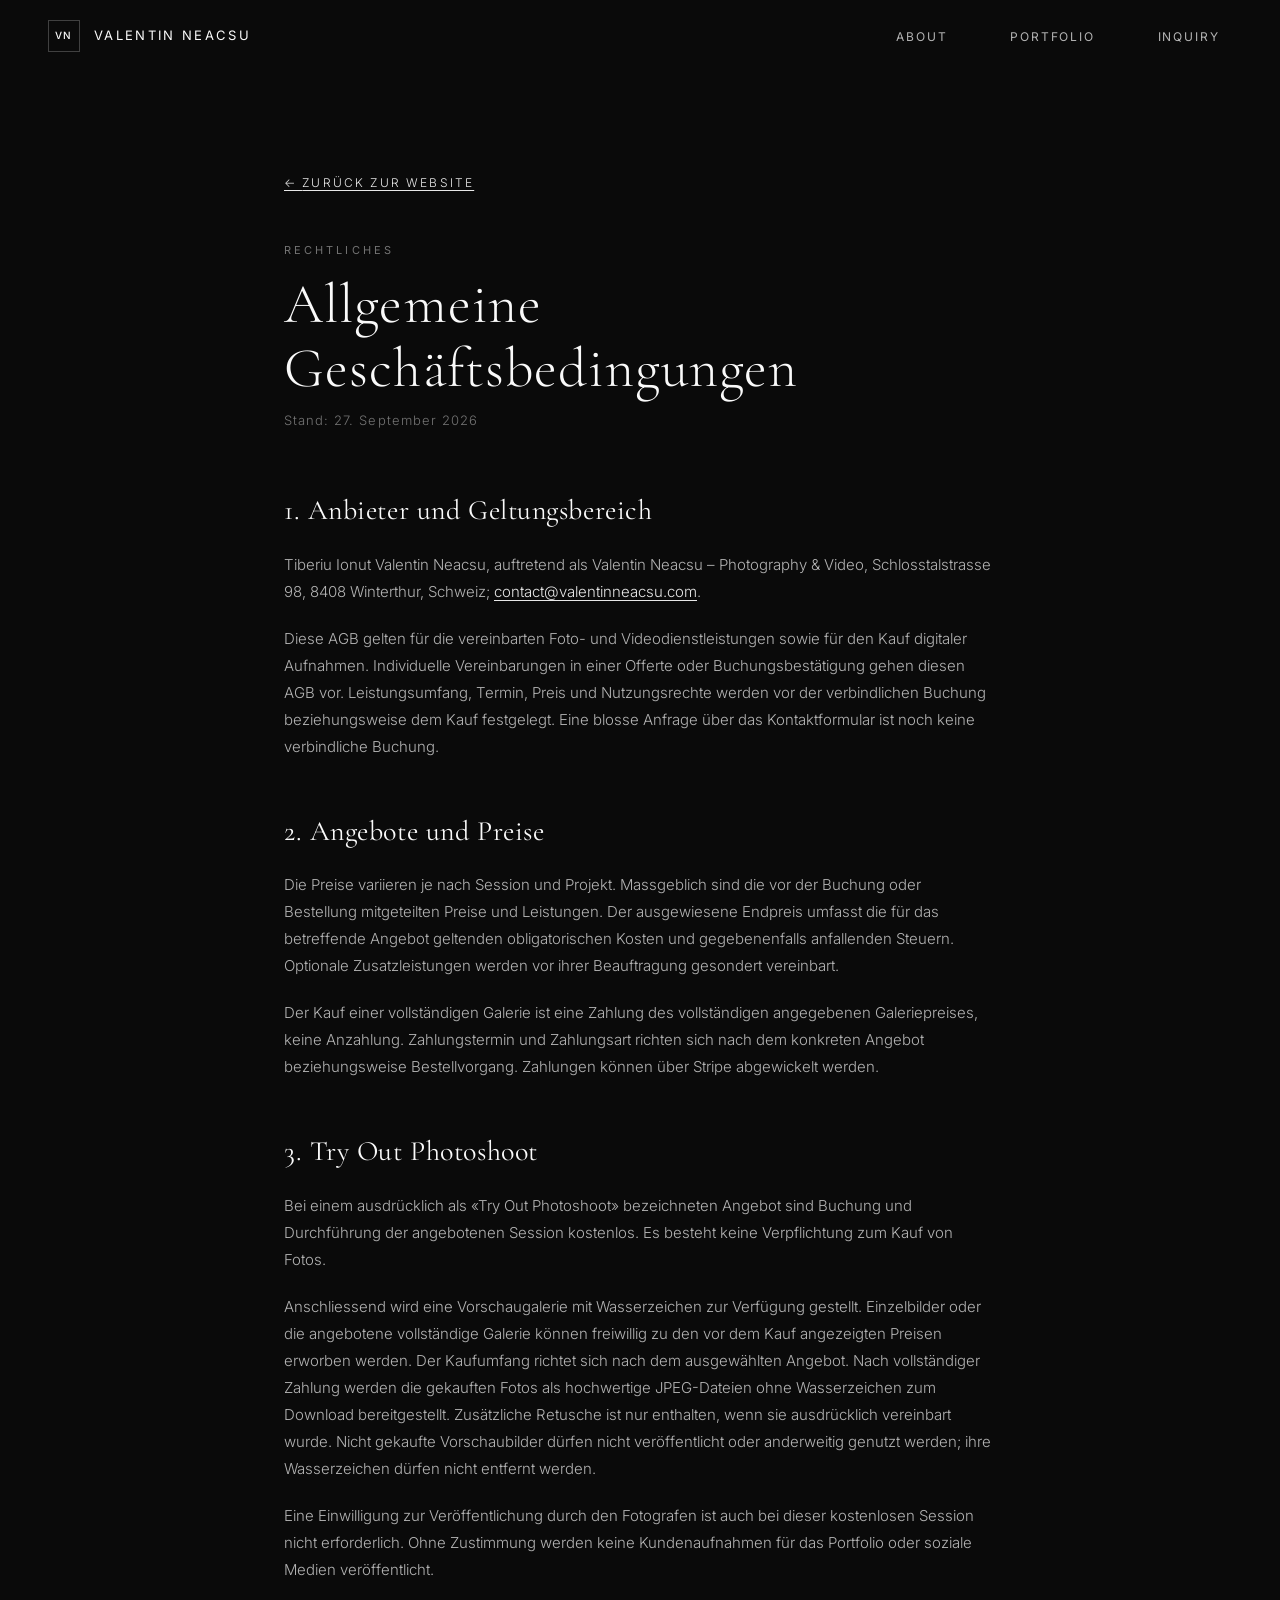
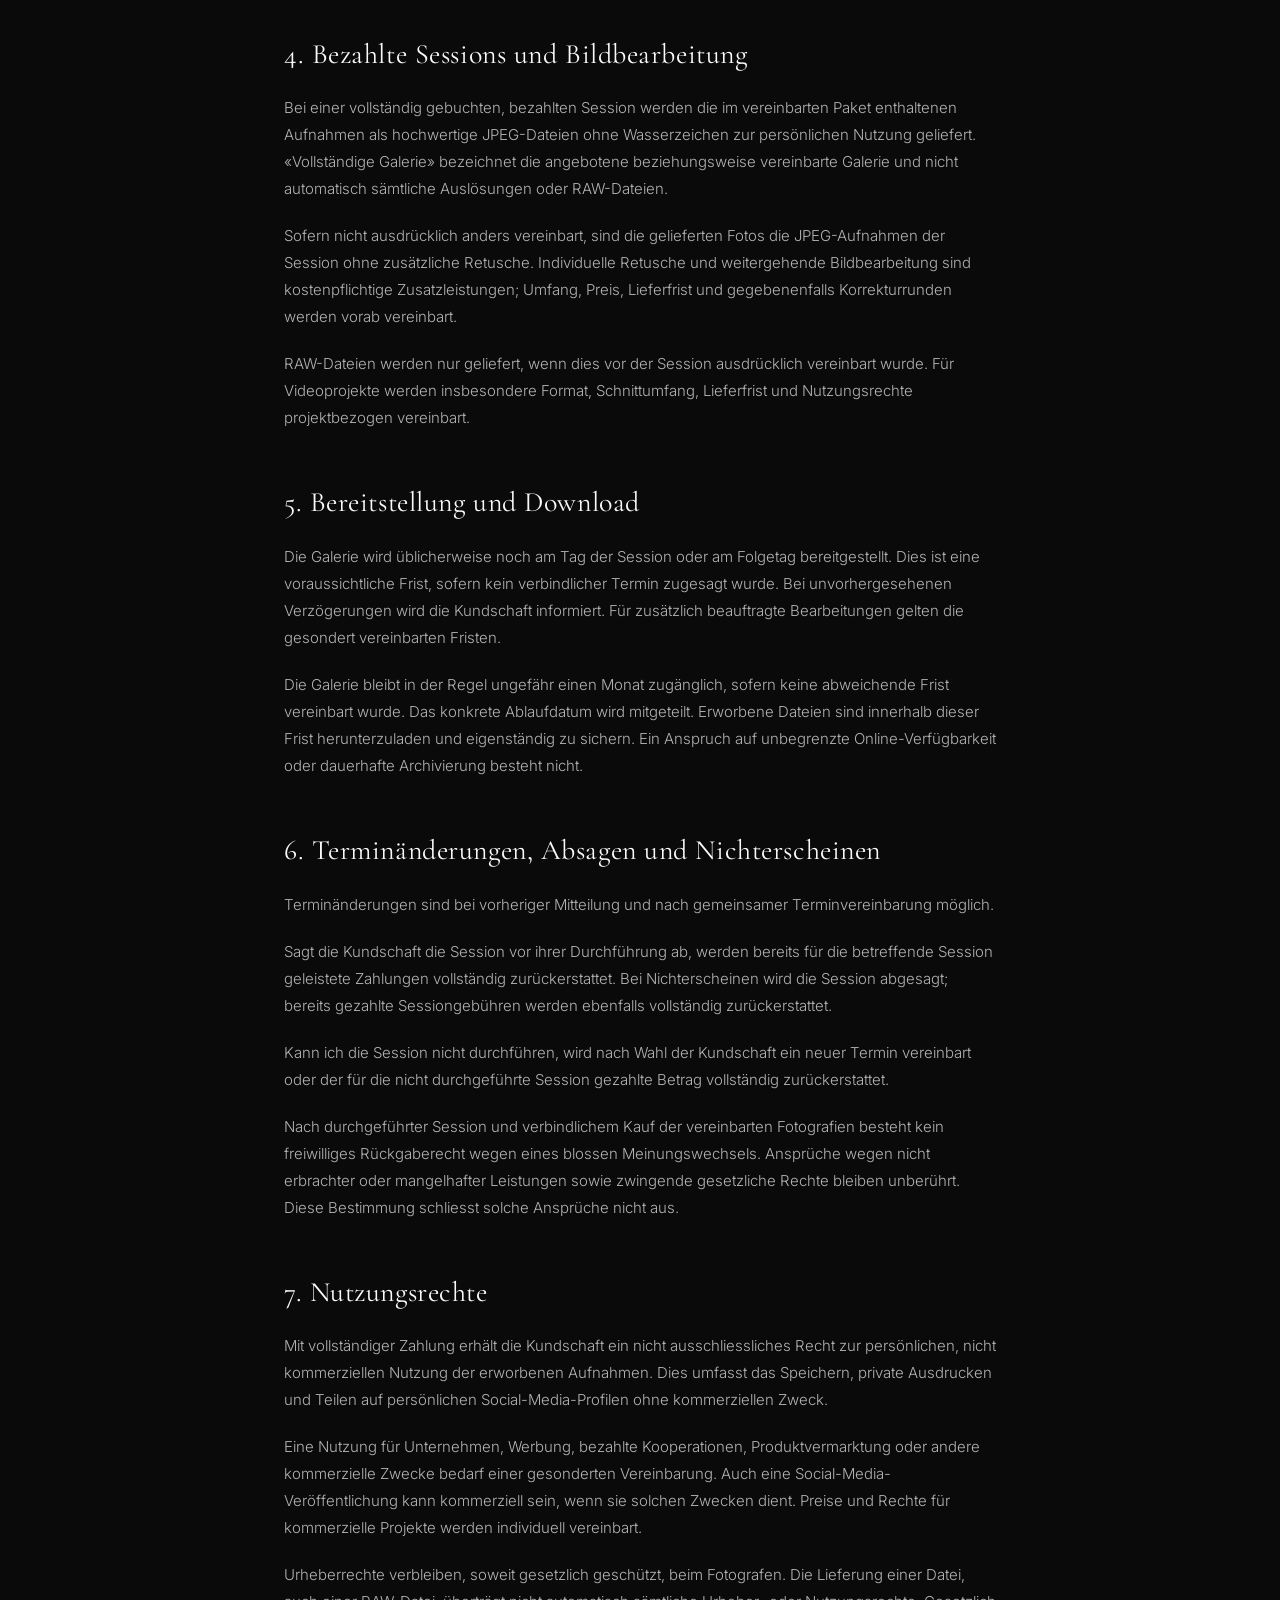
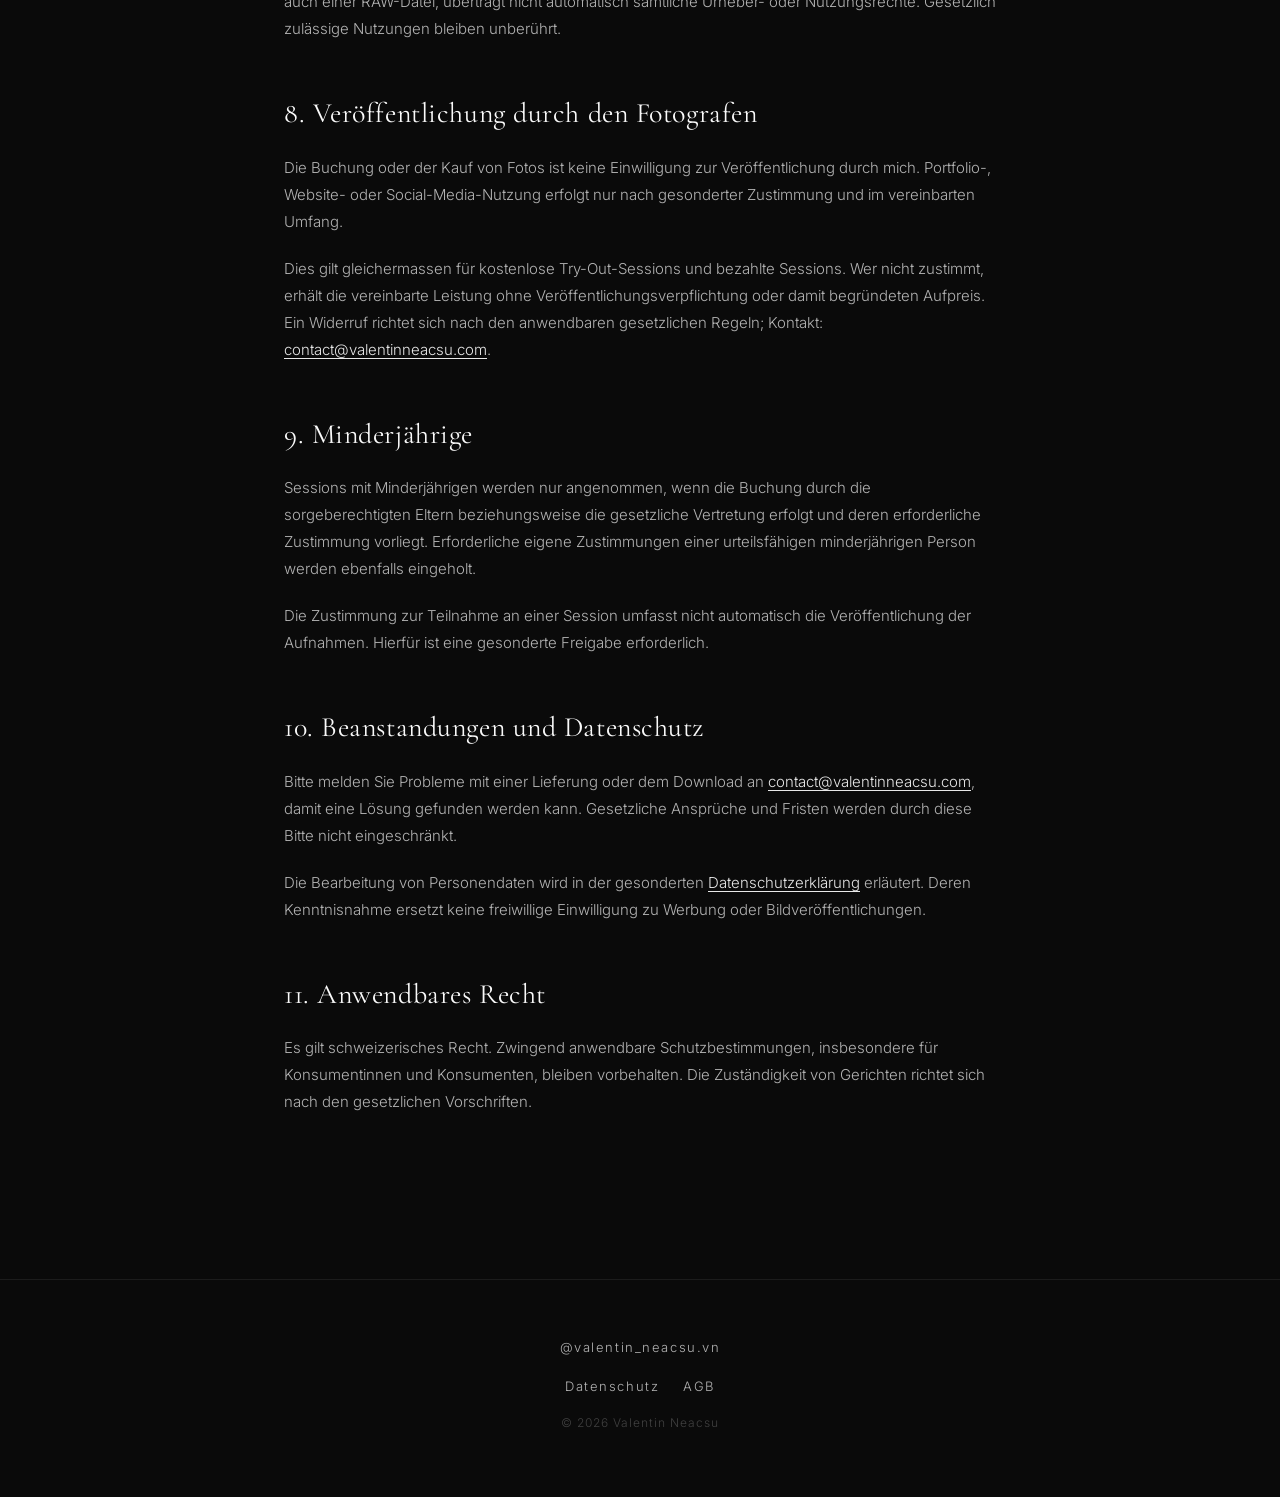
==== agb/index.html @ ee844ce1 "Add Datenschutz and AGB pages; update footer and contact form" ====
<!DOCTYPE html>
<html lang="de" class="no-js">
<head>
  <meta charset="UTF-8">
  <meta name="viewport" content="width=device-width, initial-scale=1.0">
  <meta name="theme-color" content="#0a0a0a">
  <title>Allgemeine Geschäftsbedingungen — Valentin Neacsu</title>
  <meta name="description" content="Allgemeine Geschäftsbedingungen von Valentin Neacsu – Photography &amp; Video, Winterthur, Schweiz.">
  <meta name="robots" content="noindex, nofollow">
  <link rel="canonical" href="https://valentinneacsu.com/agb/">
  <link rel="preconnect" href="https://fonts.googleapis.com">
  <link rel="preconnect" href="https://fonts.gstatic.com" crossorigin>
  <link href="https://fonts.googleapis.com/css2?family=Cormorant+Garamond:ital,wght@0,300;0,400;0,500;1,300&family=Inter:wght@300;400;500&display=swap" rel="stylesheet">
  <link rel="stylesheet" href="../style.css">
  <style>
    .legal-page {
      padding-top: calc(var(--header-height) + clamp(3rem, 8vw, 6rem));
      padding-bottom: clamp(5rem, 12vw, 9rem);
    }
    .legal-page__inner {
      max-width: min(760px, calc(100% - 3rem));
      margin: 0 auto;
      padding: 0 1.5rem;
    }
    .legal-draft-notice {
      display: block;
      margin-bottom: 3rem;
      padding: 1rem 1.5rem;
      border-left: 4px solid #c8922a;
      background: rgba(200, 146, 42, 0.10);
      font-size: 0.8125rem;
      letter-spacing: 0.06em;
      color: #e8c077;
      line-height: 1.6;
    }
    .legal-eyebrow {
      display: block;
      margin-bottom: 0.75rem;
      font-family: var(--font-body);
      font-size: 0.6875rem;
      font-weight: 400;
      letter-spacing: 0.28em;
      text-transform: uppercase;
      color: var(--color-gray-300);
    }
    .legal-page h1 {
      font-family: var(--font-display);
      font-size: clamp(2.25rem, 5vw, 3.5rem);
      font-weight: 300;
      line-height: 1.15;
      letter-spacing: 0.02em;
      margin-bottom: 0.5rem;
    }
    .legal-page__date {
      display: block;
      font-size: 0.8125rem;
      letter-spacing: 0.08em;
      color: var(--color-gray-300);
      margin-bottom: 3.5rem;
    }
    .legal-page h2 {
      font-family: var(--font-display);
      font-size: clamp(1.25rem, 3vw, 1.75rem);
      font-weight: 400;
      letter-spacing: 0.02em;
      margin-top: 3rem;
      margin-bottom: 1rem;
      color: var(--color-white);
    }
    .legal-page p {
      font-size: 0.9375rem;
      line-height: 1.8;
      color: var(--color-gray-200);
      margin-bottom: 1.25rem;
    }
    .legal-page a {
      color: var(--color-gray-100);
      text-decoration: underline;
      text-underline-offset: 3px;
      transition: color 0.3s var(--ease-out);
    }
    .legal-page a:hover,
    .legal-page a:focus-visible {
      color: var(--color-white);
    }
    .legal-back {
      display: inline-block;
      margin-bottom: 3rem;
      font-size: 0.75rem;
      letter-spacing: 0.18em;
      text-transform: uppercase;
      color: var(--color-gray-300);
      text-decoration: none;
      transition: color 0.3s var(--ease-out);
    }
    .legal-back:hover { color: var(--color-white); }
    .legal-back::before { content: "← "; }
  </style>
</head>
<body>

  <a class="skip-link" href="#main">Zum Inhalt springen</a>

  <header class="site-header" role="banner">
    <div class="site-header__inner">
      <a class="site-logo" href="/" aria-label="Valentin Neacsu — Startseite">
        <span class="site-logo__mark" aria-hidden="true">VN</span>
        <span class="site-logo__text">Valentin Neacsu</span>
      </a>
      <nav class="site-nav" id="site-nav" aria-label="Primär">
        <ul class="site-nav__list">
          <li><a class="site-nav__link" href="/#about">About</a></li>
          <li><a class="site-nav__link" href="/#portfolio">Portfolio</a></li>
          <li><a class="site-nav__link" href="/#contact">Inquiry</a></li>
        </ul>
      </nav>
    </div>
  </header>

  <main id="main">
    <article class="legal-page">
      <div class="legal-page__inner">

        <a class="legal-back" href="/">Zurück zur Website</a>

        <span class="legal-eyebrow">Rechtliches</span>
        <h1>Allgemeine Geschäftsbedingungen</h1>
        <span class="legal-page__date">Stand: 27. September 2026</span>

        <h2>1. Anbieter und Geltungsbereich</h2>
        <p>Tiberiu Ionut Valentin Neacsu, auftretend als Valentin Neacsu – Photography &amp; Video, Schlosstalstrasse 98, 8408 Winterthur, Schweiz; <a href="mailto:contact@valentinneacsu.com">contact@valentinneacsu.com</a>.</p>
        <p>Diese AGB gelten für die vereinbarten Foto- und Videodienstleistungen sowie für den Kauf digitaler Aufnahmen. Individuelle Vereinbarungen in einer Offerte oder Buchungsbestätigung gehen diesen AGB vor. Leistungsumfang, Termin, Preis und Nutzungsrechte werden vor der verbindlichen Buchung beziehungsweise dem Kauf festgelegt. Eine blosse Anfrage über das Kontaktformular ist noch keine verbindliche Buchung.</p>

        <h2>2. Angebote und Preise</h2>
        <p>Die Preise variieren je nach Session und Projekt. Massgeblich sind die vor der Buchung oder Bestellung mitgeteilten Preise und Leistungen. Der ausgewiesene Endpreis umfasst die für das betreffende Angebot geltenden obligatorischen Kosten und gegebenenfalls anfallenden Steuern. Optionale Zusatzleistungen werden vor ihrer Beauftragung gesondert vereinbart.</p>
        <p>Der Kauf einer vollständigen Galerie ist eine Zahlung des vollständigen angegebenen Galeriepreises, keine Anzahlung. Zahlungstermin und Zahlungsart richten sich nach dem konkreten Angebot beziehungsweise Bestellvorgang. Zahlungen können über Stripe abgewickelt werden.</p>

        <h2>3. Try Out Photoshoot</h2>
        <p>Bei einem ausdrücklich als «Try Out Photoshoot» bezeichneten Angebot sind Buchung und Durchführung der angebotenen Session kostenlos. Es besteht keine Verpflichtung zum Kauf von Fotos.</p>
        <p>Anschliessend wird eine Vorschaugalerie mit Wasserzeichen zur Verfügung gestellt. Einzelbilder oder die angebotene vollständige Galerie können freiwillig zu den vor dem Kauf angezeigten Preisen erworben werden. Der Kaufumfang richtet sich nach dem ausgewählten Angebot. Nach vollständiger Zahlung werden die gekauften Fotos als hochwertige JPEG-Dateien ohne Wasserzeichen zum Download bereitgestellt. Zusätzliche Retusche ist nur enthalten, wenn sie ausdrücklich vereinbart wurde. Nicht gekaufte Vorschaubilder dürfen nicht veröffentlicht oder anderweitig genutzt werden; ihre Wasserzeichen dürfen nicht entfernt werden.</p>
        <p>Eine Einwilligung zur Veröffentlichung durch den Fotografen ist auch bei dieser kostenlosen Session nicht erforderlich. Ohne Zustimmung werden keine Kundenaufnahmen für das Portfolio oder soziale Medien veröffentlicht.</p>

        <h2>4. Bezahlte Sessions und Bildbearbeitung</h2>
        <p>Bei einer vollständig gebuchten, bezahlten Session werden die im vereinbarten Paket enthaltenen Aufnahmen als hochwertige JPEG-Dateien ohne Wasserzeichen zur persönlichen Nutzung geliefert. «Vollständige Galerie» bezeichnet die angebotene beziehungsweise vereinbarte Galerie und nicht automatisch sämtliche Auslösungen oder RAW-Dateien.</p>
        <p>Sofern nicht ausdrücklich anders vereinbart, sind die gelieferten Fotos die JPEG-Aufnahmen der Session ohne zusätzliche Retusche. Individuelle Retusche und weitergehende Bildbearbeitung sind kostenpflichtige Zusatzleistungen; Umfang, Preis, Lieferfrist und gegebenenfalls Korrekturrunden werden vorab vereinbart.</p>
        <p>RAW-Dateien werden nur geliefert, wenn dies vor der Session ausdrücklich vereinbart wurde. Für Videoprojekte werden insbesondere Format, Schnittumfang, Lieferfrist und Nutzungsrechte projektbezogen vereinbart.</p>

        <h2>5. Bereitstellung und Download</h2>
        <p>Die Galerie wird üblicherweise noch am Tag der Session oder am Folgetag bereitgestellt. Dies ist eine voraussichtliche Frist, sofern kein verbindlicher Termin zugesagt wurde. Bei unvorhergesehenen Verzögerungen wird die Kundschaft informiert. Für zusätzlich beauftragte Bearbeitungen gelten die gesondert vereinbarten Fristen.</p>
        <p>Die Galerie bleibt in der Regel ungefähr einen Monat zugänglich, sofern keine abweichende Frist vereinbart wurde. Das konkrete Ablaufdatum wird mitgeteilt. Erworbene Dateien sind innerhalb dieser Frist herunterzuladen und eigenständig zu sichern. Ein Anspruch auf unbegrenzte Online-Verfügbarkeit oder dauerhafte Archivierung besteht nicht.</p>

        <h2>6. Terminänderungen, Absagen und Nichterscheinen</h2>
        <p>Terminänderungen sind bei vorheriger Mitteilung und nach gemeinsamer Terminvereinbarung möglich.</p>
        <p>Sagt die Kundschaft die Session vor ihrer Durchführung ab, werden bereits für die betreffende Session geleistete Zahlungen vollständig zurückerstattet. Bei Nichterscheinen wird die Session abgesagt; bereits gezahlte Sessiongebühren werden ebenfalls vollständig zurückerstattet.</p>
        <p>Kann ich die Session nicht durchführen, wird nach Wahl der Kundschaft ein neuer Termin vereinbart oder der für die nicht durchgeführte Session gezahlte Betrag vollständig zurückerstattet.</p>
        <p>Nach durchgeführter Session und verbindlichem Kauf der vereinbarten Fotografien besteht kein freiwilliges Rückgaberecht wegen eines blossen Meinungswechsels. Ansprüche wegen nicht erbrachter oder mangelhafter Leistungen sowie zwingende gesetzliche Rechte bleiben unberührt. Diese Bestimmung schliesst solche Ansprüche nicht aus.</p>

        <h2>7. Nutzungsrechte</h2>
        <p>Mit vollständiger Zahlung erhält die Kundschaft ein nicht ausschliessliches Recht zur persönlichen, nicht kommerziellen Nutzung der erworbenen Aufnahmen. Dies umfasst das Speichern, private Ausdrucken und Teilen auf persönlichen Social-Media-Profilen ohne kommerziellen Zweck.</p>
        <p>Eine Nutzung für Unternehmen, Werbung, bezahlte Kooperationen, Produktvermarktung oder andere kommerzielle Zwecke bedarf einer gesonderten Vereinbarung. Auch eine Social-Media-Veröffentlichung kann kommerziell sein, wenn sie solchen Zwecken dient. Preise und Rechte für kommerzielle Projekte werden individuell vereinbart.</p>
        <p>Urheberrechte verbleiben, soweit gesetzlich geschützt, beim Fotografen. Die Lieferung einer Datei, auch einer RAW-Datei, überträgt nicht automatisch sämtliche Urheber- oder Nutzungsrechte. Gesetzlich zulässige Nutzungen bleiben unberührt.</p>

        <h2>8. Veröffentlichung durch den Fotografen</h2>
        <p>Die Buchung oder der Kauf von Fotos ist keine Einwilligung zur Veröffentlichung durch mich. Portfolio-, Website- oder Social-Media-Nutzung erfolgt nur nach gesonderter Zustimmung und im vereinbarten Umfang.</p>
        <p>Dies gilt gleichermassen für kostenlose Try-Out-Sessions und bezahlte Sessions. Wer nicht zustimmt, erhält die vereinbarte Leistung ohne Veröffentlichungsverpflichtung oder damit begründeten Aufpreis. Ein Widerruf richtet sich nach den anwendbaren gesetzlichen Regeln; Kontakt: <a href="mailto:contact@valentinneacsu.com">contact@valentinneacsu.com</a>.</p>

        <h2>9. Minderjährige</h2>
        <p>Sessions mit Minderjährigen werden nur angenommen, wenn die Buchung durch die sorgeberechtigten Eltern beziehungsweise die gesetzliche Vertretung erfolgt und deren erforderliche Zustimmung vorliegt. Erforderliche eigene Zustimmungen einer urteilsfähigen minderjährigen Person werden ebenfalls eingeholt.</p>
        <p>Die Zustimmung zur Teilnahme an einer Session umfasst nicht automatisch die Veröffentlichung der Aufnahmen. Hierfür ist eine gesonderte Freigabe erforderlich.</p>

        <h2>10. Beanstandungen und Datenschutz</h2>
        <p>Bitte melden Sie Probleme mit einer Lieferung oder dem Download an <a href="mailto:contact@valentinneacsu.com">contact@valentinneacsu.com</a>, damit eine Lösung gefunden werden kann. Gesetzliche Ansprüche und Fristen werden durch diese Bitte nicht eingeschränkt.</p>
        <p>Die Bearbeitung von Personendaten wird in der gesonderten <a href="/datenschutz/">Datenschutzerklärung</a> erläutert. Deren Kenntnisnahme ersetzt keine freiwillige Einwilligung zu Werbung oder Bildveröffentlichungen.</p>

        <h2>11. Anwendbares Recht</h2>
        <p>Es gilt schweizerisches Recht. Zwingend anwendbare Schutzbestimmungen, insbesondere für Konsumentinnen und Konsumenten, bleiben vorbehalten. Die Zuständigkeit von Gerichten richtet sich nach den gesetzlichen Vorschriften.</p>

      </div>
    </article>
  </main>

  <footer class="site-footer" role="contentinfo">
    <a class="site-footer__link" href="https://instagram.com/valentin_neacsu.vn" target="_blank" rel="noopener noreferrer">@valentin_neacsu.vn</a>
    <nav aria-label="Rechtliche Links" style="display:flex;gap:1.5rem;">
      <a class="site-footer__link" href="/datenschutz/">Datenschutz</a>
      <a class="site-footer__link" href="/agb/">AGB</a>
    </nav>
    <p class="site-footer__copy">&copy; 2026 Valentin Neacsu</p>
  </footer>

</body>
</html>
---- style.css ----
/* ==========================================================================
   Valentin Neacsu — Luxury Minimal Portfolio
   ========================================================================== */

:root {
  --color-black: #0a0a0a;
  --color-white: #fafafa;
  --color-gray-100: #e8e8e8;
  --color-gray-200: #b3b3b3;
  --color-gray-300: #737373;
  --color-gray-400: #404040;
  --color-gray-500: #1c1c1c;
  --color-gray-600: #141414;

  --font-display: "Cormorant Garamond", "Times New Roman", serif;
  --font-body: "Inter", -apple-system, BlinkMacSystemFont, "Segoe UI", sans-serif;

  --header-height: 72px;
  --section-space: clamp(5rem, 12vw, 9rem);
  --content-width: min(1120px, calc(100% - 3rem));
  --ease-out: cubic-bezier(0.22, 1, 0.36, 1);
  --ease-in-out: cubic-bezier(0.65, 0, 0.35, 1);
  --glass-bg: rgba(10, 10, 10, 0.55);
  --glass-border: rgba(255, 255, 255, 0.08);
  --glass-blur: 24px;
}

*,
*::before,
*::after {
  box-sizing: border-box;
  margin: 0;
  padding: 0;
}

html {
  scroll-behavior: smooth;
  -webkit-text-size-adjust: 100%;
}

body {
  font-family: var(--font-body);
  font-weight: 300;
  font-size: 1rem;
  line-height: 1.7;
  color: var(--color-white);
  background: var(--color-black);
  overflow-x: hidden;
  -webkit-font-smoothing: antialiased;
  -moz-osx-font-smoothing: grayscale;
}

img {
  display: block;
  max-width: 100%;
  height: auto;
}

button,
input,
textarea {
  font: inherit;
  color: inherit;
}

a {
  color: inherit;
  text-decoration: none;
}

:focus-visible {
  outline: 1px solid var(--color-gray-100);
  outline-offset: 3px;
}

::selection {
  background: var(--color-white);
  color: var(--color-black);
}

/* Skip link */

.skip-link {
  position: absolute;
  top: -100%;
  left: 1rem;
  z-index: 10000;
  padding: 0.75rem 1.25rem;
  background: var(--color-white);
  color: var(--color-black);
  font-size: 0.8125rem;
  letter-spacing: 0.08em;
  text-transform: uppercase;
  transition: top 0.3s var(--ease-out);
}

.skip-link:focus {
  top: 1rem;
}

/* Header — glass navigation */

.site-header {
  position: fixed;
  inset: 0 0 auto;
  z-index: 1000;
  height: var(--header-height);
  border-bottom: 1px solid transparent;
  transition:
    background 0.5s var(--ease-out),
    border-color 0.5s var(--ease-out),
    backdrop-filter 0.5s var(--ease-out);
}

.site-header.is-scrolled {
  background: var(--glass-bg);
  backdrop-filter: blur(var(--glass-blur));
  -webkit-backdrop-filter: blur(var(--glass-blur));
  border-bottom-color: var(--glass-border);
}

.site-header__inner {
  display: flex;
  align-items: center;
  justify-content: space-between;
  gap: 1.5rem;
  max-width: 1400px;
  height: 100%;
  margin: 0 auto;
  padding: 0 clamp(1.25rem, 4vw, 3rem);
}

.site-logo {
  display: flex;
  align-items: center;
  gap: 0.875rem;
  flex-shrink: 0;
}

.site-logo__mark {
  display: grid;
  place-items: center;
  width: 2rem;
  height: 2rem;
  border: 1px solid var(--color-gray-400);
  font-size: 0.625rem;
  font-weight: 500;
  letter-spacing: 0.12em;
}

.site-logo__text {
  font-size: 0.8125rem;
  font-weight: 400;
  letter-spacing: 0.18em;
  text-transform: uppercase;
}

.nav-toggle {
  display: none;
  flex-direction: column;
  justify-content: center;
  gap: 6px;
  width: 2.5rem;
  height: 2.5rem;
  background: none;
  border: none;
  cursor: pointer;
  padding: 0;
}

.nav-toggle__bar {
  display: block;
  width: 22px;
  height: 1px;
  background: var(--color-white);
  transition: transform 0.4s var(--ease-out), opacity 0.3s;
}

.nav-toggle[aria-expanded="true"] .nav-toggle__bar:first-child {
  transform: translateY(3.5px) rotate(45deg);
}

.nav-toggle[aria-expanded="true"] .nav-toggle__bar:last-child {
  transform: translateY(-3.5px) rotate(-45deg);
}

.site-nav__list {
  display: flex;
  align-items: center;
  gap: clamp(1.5rem, 3vw, 2.75rem);
  list-style: none;
}

.site-nav__link {
  position: relative;
  font-size: 0.75rem;
  font-weight: 400;
  letter-spacing: 0.16em;
  text-transform: uppercase;
  color: var(--color-gray-200);
  padding: 0.5rem 0.75rem;
  border-radius: 2px;
  transition: all 0.3s var(--ease-out);
}

.site-nav__link::after {
  content: "";
  position: absolute;
  left: 0;
  bottom: 2px;
  width: 100%;
  height: 2px;
  background: linear-gradient(90deg, var(--color-white), var(--color-gray-300));
  transform: scaleX(0);
  transform-origin: right;
  transition: transform 0.4s var(--ease-out);
  border-radius: 2px;
}

.site-nav__link:hover,
.site-nav__link:focus-visible {
  color: var(--color-white);
  background: rgba(255, 255, 255, 0.08);
}

.site-nav__link:hover::after,
.site-nav__link:focus-visible::after {
  transform: scaleX(1);
  transform-origin: left;
}

.site-nav__link:active {
  transform: translateY(1px);
  background: rgba(255, 255, 255, 0.12);
}

.lang-switch {
  display: flex;
  align-items: center;
  gap: 0.25rem;
}

.lang-switch__btn {
  min-width: 2rem;
  padding: 0.35rem 0.4rem;
  background: none;
  border: none;
  font-size: 0.6875rem;
  font-weight: 400;
  letter-spacing: 0.1em;
  color: var(--color-gray-300);
  cursor: pointer;
  transition: color 0.3s var(--ease-out);
}

.lang-switch__btn:hover,
.lang-switch__btn:focus-visible {
  color: var(--color-white);
}

.lang-switch__btn.is-active {
  color: var(--color-white);
}

/* Hero */

.hero {
  position: relative;
  display: flex;
  align-items: center;
  justify-content: center;
  min-height: 100vh;
  min-height: 100dvh;
  overflow: hidden;
}

.hero__media {
  position: absolute;
  inset: 0;
}

.hero__image {
  width: 100%;
  height: 100%;
  object-fit: cover;
  object-position: center;
  transform: scale(1.06);
  animation: heroKenBurns 20s var(--ease-in-out) infinite alternate;
}

@keyframes heroKenBurns {
  from { transform: scale(1.06); }
  to { transform: scale(1); }
}

.hero__veil {
  position: absolute;
  inset: 0;
  background:
    linear-gradient(to bottom, rgba(10, 10, 10, 0.35) 0%, rgba(10, 10, 10, 0.15) 40%, rgba(10, 10, 10, 0.75) 100%),
    rgba(10, 10, 10, 0.25);
}

.hero__content {
  position: relative;
  z-index: 2;
  max-width: 52rem;
  padding: calc(var(--header-height) + 2rem) 1.5rem 4rem;
  text-align: center;
}

.hero__eyebrow {
  margin-bottom: 1.25rem;
  font-size: 0.6875rem;
  font-weight: 400;
  letter-spacing: 0.32em;
  text-transform: uppercase;
  color: var(--color-gray-200);
}

.hero__title {
  font-family: var(--font-display);
  font-size: clamp(3rem, 9vw, 6.5rem);
  font-weight: 300;
  line-height: 1.05;
  letter-spacing: 0.04em;
  margin-bottom: 1.5rem;
}

.hero__location {
  max-width: 28rem;
  margin: 0 auto 2.75rem;
  font-size: clamp(0.9375rem, 2vw, 1.0625rem);
  line-height: 1.8;
  color: var(--color-gray-200);
}

.hero__cta {
  display: inline-block;
  padding: 0.9375rem 2.25rem;
  border: 1px solid rgba(255, 255, 255, 0.45);
  font-size: 0.6875rem;
  font-weight: 400;
  letter-spacing: 0.22em;
  text-transform: uppercase;
  transition:
    background 0.45s var(--ease-out),
    color 0.45s var(--ease-out),
    border-color 0.45s var(--ease-out);
}

.hero__cta:hover,
.hero__cta:focus-visible {
  background: var(--color-white);
  color: var(--color-black);
  border-color: var(--color-white);
}

.hero__scroll {
  position: absolute;
  bottom: 2.5rem;
  left: 50%;
  z-index: 2;
  display: flex;
  flex-direction: column;
  align-items: center;
  gap: 0.75rem;
  transform: translateX(-50%);
  color: var(--color-gray-200);
  transition: color 0.3s var(--ease-out);
}

.hero__scroll:hover,
.hero__scroll:focus-visible {
  color: var(--color-white);
}

.hero__scroll-line {
  display: block;
  width: 1px;
  height: 48px;
  background: linear-gradient(to bottom, transparent, var(--color-gray-300));
  animation: scrollPulse 2.2s var(--ease-in-out) infinite;
}

@keyframes scrollPulse {
  0%, 100% { opacity: 0.35; transform: scaleY(0.85); }
  50% { opacity: 1; transform: scaleY(1); }
}

.hero__scroll-text {
  font-size: 0.625rem;
  letter-spacing: 0.28em;
  text-transform: uppercase;
}

/* Sections */

.section {
  padding: var(--section-space) 0;
}

.section__header {
  max-width: var(--content-width);
  margin: 0 auto 3.5rem;
  padding: 0 1.5rem;
}

.section__eyebrow {
  margin-bottom: 0.75rem;
  font-size: 0.6875rem;
  font-weight: 400;
  letter-spacing: 0.28em;
  text-transform: uppercase;
  color: var(--color-gray-300);
}

.section__title {
  font-family: var(--font-display);
  font-size: clamp(2.25rem, 5vw, 3.5rem);
  font-weight: 300;
  line-height: 1.15;
  letter-spacing: 0.02em;
}

/* Masonry gallery */

.portfolio {
  padding-bottom: calc(var(--section-space) * 0.85);
}

.masonry {
  column-count: 3;
  column-gap: clamp(0.75rem, 1.5vw, 1.125rem);
  max-width: 1400px;
  margin: 0 auto;
  padding: 0 clamp(1rem, 3vw, 2rem);
}

.masonry__item {
  break-inside: avoid;
  margin-bottom: clamp(0.75rem, 1.5vw, 1.125rem);
}

.masonry__trigger {
  display: block;
  width: 100%;
  padding: 0;
  border: none;
  background: none;
  cursor: pointer;
  overflow: hidden;
  position: relative;
}

.masonry__trigger img {
  width: 100%;
  height: auto;
  vertical-align: bottom;
  transition: transform 0.7s var(--ease-out), opacity 0.5s var(--ease-out);
}

.masonry__trigger::after {
  content: "";
  position: absolute;
  inset: 0;
  background: rgba(10, 10, 10, 0);
  transition: background 0.5s var(--ease-out);
}

.masonry__trigger:hover img,
.masonry__trigger:focus-visible img {
  transform: scale(1.03);
  opacity: 0.88;
}

.masonry__trigger:hover::after,
.masonry__trigger:focus-visible::after {
  background: rgba(10, 10, 10, 0.12);
}

.portfolio__more {
  display: flex;
  justify-content: center;
  margin-top: clamp(2rem, 4vw, 3rem);
}

.portfolio__load-more {
  display: inline-block;
  padding: 0.9375rem 2.25rem;
  border: 1px solid rgba(255, 255, 255, 0.45);
  background: none;
  color: var(--color-white);
  font-size: 0.6875rem;
  font-weight: 400;
  letter-spacing: 0.22em;
  text-transform: uppercase;
  cursor: pointer;
  transition:
    background 0.45s var(--ease-out),
    color 0.45s var(--ease-out),
    border-color 0.45s var(--ease-out);
}

.portfolio__load-more:hover,
.portfolio__load-more:focus-visible {
  background: var(--color-white);
  color: var(--color-black);
  border-color: var(--color-white);
}

/* About */

.about {
  border-top: 1px solid var(--color-gray-500);
  background: linear-gradient(180deg, var(--color-black) 0%, var(--color-gray-600) 100%);
}

.about__grid {
  display: grid;
  grid-template-columns: 1fr 1fr;
  gap: clamp(2rem, 5vw, 4.5rem);
  max-width: var(--content-width);
  margin: 0 auto;
  padding: 0 1.5rem;
  align-items: center;
}

.about__profile {
  position: relative;
  width: 100%;
}

.about__image {
  width: 100%;
  height: auto;
  display: block;
  border-radius: 3px;
  box-shadow: 0 15px 50px rgba(0, 0, 0, 0.55);
  transition: transform 0.5s var(--ease-out), box-shadow 0.5s var(--ease-out);
}

.about__image:hover {
  transform: translateY(-5px);
  box-shadow: 0 22px 60px rgba(0, 0, 0, 0.65);
}

.about__content {
  display: flex;
  flex-direction: column;
}

.about__intro {
  margin-bottom: 1.75rem;
}

.about__text {
  font-size: clamp(1rem, 1.6vw, 1.125rem);
  line-height: 1.95;
  color: var(--color-gray-100);
  margin-bottom: 2.5rem;
}

.services {
  display: flex;
  flex-wrap: wrap;
  gap: 0.625rem;
  list-style: none;
}

.services__tag {
  padding: 0.5rem 1rem;
  border: 1px solid var(--color-gray-400);
  font-size: 0.6875rem;
  font-weight: 400;
  letter-spacing: 0.14em;
  text-transform: uppercase;
  color: var(--color-gray-200);
  transition: border-color 0.35s var(--ease-out), color 0.35s var(--ease-out);
}

.services__tag:hover {
  border-color: var(--color-gray-200);
  color: var(--color-white);
}

/* Contact */

.contact {
  border-top: 1px solid var(--color-gray-500);
}

.contact__inner {
  display: grid;
  grid-template-columns: 1fr 1.1fr;
  gap: clamp(2.5rem, 6vw, 5rem);
  max-width: var(--content-width);
  margin: 0 auto;
  padding: 0 1.5rem;
}

.contact__subtitle {
  margin-top: 1.25rem;
  font-size: 1rem;
  color: var(--color-gray-300);
}

.contact__details {
  list-style: none;
  margin: 2.25rem 0 0;
  padding: 0;
  display: flex;
  flex-direction: column;
  gap: 1.1rem;
}

.contact__detail {
  display: flex;
  flex-direction: column;
  gap: 0.25rem;
}

.contact__detail-label {
  font-size: 0.7rem;
  letter-spacing: 0.16em;
  text-transform: uppercase;
  color: var(--color-gray-400);
}

.contact__detail-value {
  font-size: 1rem;
  color: var(--color-gray-100);
  transition: color 0.3s var(--ease-out);
  width: fit-content;
}

.contact__detail-value:hover,
.contact__detail-value:focus-visible {
  color: var(--color-white);
}

.contact__map {
  margin-top: 2.25rem;
  border-radius: 3px;
  overflow: hidden;
  border: 1px solid var(--color-gray-500);
  box-shadow: 0 12px 40px rgba(0, 0, 0, 0.45);
  filter: grayscale(1) contrast(1.05);
  transition: filter 0.5s var(--ease-out);
}

.contact__map:hover {
  filter: grayscale(0) contrast(1);
}

.contact__map iframe {
  display: block;
  width: 100%;
}

/* Floating Get in touch button */

.floating-cta {
  position: fixed;
  right: clamp(1rem, 3vw, 2rem);
  bottom: clamp(1rem, 3vw, 2rem);
  z-index: 60;
  display: inline-flex;
  align-items: center;
  gap: 0.6rem;
  padding: 0.9rem 1.5rem;
  background: var(--color-white);
  color: var(--color-black);
  font-size: 0.75rem;
  font-weight: 500;
  letter-spacing: 0.14em;
  text-transform: uppercase;
  border-radius: 999px;
  box-shadow: 0 8px 30px rgba(0, 0, 0, 0.45);
  opacity: 0;
  visibility: hidden;
  transform: translateY(20px);
  transition: opacity 0.4s var(--ease-out), transform 0.4s var(--ease-out), background 0.3s var(--ease-out);
}

.floating-cta.is-visible {
  opacity: 1;
  visibility: visible;
  transform: translateY(0);
}

.floating-cta:hover,
.floating-cta:focus-visible {
  background: var(--color-gray-100);
  transform: translateY(-2px);
}

.floating-cta__icon {
  transition: transform 0.3s var(--ease-out);
}

.floating-cta:hover .floating-cta__icon {
  transform: translateX(3px);
}

@media (max-width: 768px) {
  .floating-cta {
    padding: 0.75rem 1.15rem;
    font-size: 0.68rem;
  }
}

.contact__form {
  display: flex;
  flex-direction: column;
  gap: 1.25rem;
}

.form-field__label {
  display: block;
  margin-bottom: 0.5rem;
  font-size: 0.6875rem;
  font-weight: 400;
  letter-spacing: 0.14em;
  text-transform: uppercase;
  color: var(--color-gray-300);
}

.form-field__optional {
  text-transform: none;
  letter-spacing: 0;
  color: var(--color-gray-400);
}

.form-field__input {
  width: 100%;
  padding: 0.9375rem 1rem;
  background: var(--color-gray-600);
  border: 1px solid var(--color-gray-500);
  color: var(--color-white);
  transition: border-color 0.35s var(--ease-out), background 0.35s var(--ease-out);
}

.form-field__input::placeholder {
  color: var(--color-gray-400);
}

.form-field__input:hover {
  border-color: var(--color-gray-400);
}

.form-field__input:focus {
  outline: none;
  border-color: var(--color-gray-200);
  background: var(--color-gray-500);
}

.form-field__input--area {
  resize: vertical;
  min-height: 9rem;
}

.form-submit {
  align-self: flex-start;
  margin-top: 0.5rem;
  padding: 1rem 2.5rem;
  background: var(--color-white);
  border: 1px solid var(--color-white);
  color: var(--color-black);
  font-size: 0.6875rem;
  font-weight: 500;
  letter-spacing: 0.2em;
  text-transform: uppercase;
  cursor: pointer;
  transition: background 0.4s var(--ease-out), color 0.4s var(--ease-out);
}

.form-submit:hover,
.form-submit:focus-visible {
  background: transparent;
  color: var(--color-white);
}

.form-privacy {
  margin-top: 0.75rem;
  font-size: 0.75rem;
  letter-spacing: 0.06em;
  color: var(--color-gray-400);
}

.form-privacy__link {
  color: var(--color-gray-200);
  text-decoration: underline;
  text-underline-offset: 3px;
  transition: color 0.3s var(--ease-out);
}

.form-privacy__link:hover,
.form-privacy__link:focus-visible {
  color: var(--color-white);
}

/* Footer */

.site-footer {
  display: flex;
  flex-direction: column;
  align-items: center;
  gap: 1rem;
  padding: 3.5rem 1.5rem 4rem;
  border-top: 1px solid var(--color-gray-500);
  text-align: center;
}

.site-footer__link {
  font-size: 0.8125rem;
  letter-spacing: 0.12em;
  color: var(--color-gray-200);
  transition: color 0.3s var(--ease-out);
}

.site-footer__link:hover,
.site-footer__link:focus-visible {
  color: var(--color-white);
}

.site-footer__legal {
  display: flex;
  gap: 1.5rem;
  justify-content: center;
}

.site-footer__copy {
  font-size: 0.75rem;
  letter-spacing: 0.08em;
  color: var(--color-gray-400);
}

/* Scroll reveal */

.reveal {
  opacity: 0;
  transform: translateY(28px);
  transition:
    opacity 0.9s var(--ease-out),
    transform 0.9s var(--ease-out);
}

.reveal.is-visible,
.no-js .reveal {
  opacity: 1;
  transform: translateY(0);
}

.reveal:nth-child(2) { transition-delay: 0.08s; }
.reveal:nth-child(3) { transition-delay: 0.16s; }
.reveal:nth-child(4) { transition-delay: 0.24s; }

/* Lightbox */

.lightbox {
  position: fixed;
  inset: 0;
  z-index: 9999;
  display: flex;
  align-items: center;
  justify-content: center;
  background: rgba(0, 0, 0, 0.96);
  opacity: 0;
  visibility: hidden;
  transition: opacity 0.4s var(--ease-out), visibility 0.4s;
}

.lightbox.is-open {
  opacity: 1;
  visibility: visible;
}

.lightbox[hidden] {
  display: none;
}

.lightbox:not([hidden]).is-open {
  display: flex;
}

.lightbox__stage {
  position: relative;
  display: flex;
  flex-direction: column;
  align-items: center;
  justify-content: center;
  width: 100%;
  height: 100%;
  padding: 4rem clamp(3.5rem, 8vw, 5rem);
}

.lightbox__image {
  max-width: 100%;
  max-height: calc(100vh - 8rem);
  max-height: calc(100dvh - 8rem);
  width: auto;
  height: auto;
  object-fit: contain;
  opacity: 0;
  transform: scale(0.97);
  transition: opacity 0.35s var(--ease-out), transform 0.35s var(--ease-out);
}

.lightbox.is-open .lightbox__image.is-loaded {
  opacity: 1;
  transform: scale(1);
}

.lightbox__counter {
  position: absolute;
  bottom: 1.5rem;
  left: 50%;
  transform: translateX(-50%);
  font-size: 0.6875rem;
  letter-spacing: 0.2em;
  color: var(--color-gray-300);
}

.lightbox__close {
  position: absolute;
  top: 1.25rem;
  right: 1.25rem;
  z-index: 2;
  display: grid;
  place-items: center;
  width: 3rem;
  height: 3rem;
  background: none;
  border: 1px solid var(--color-gray-400);
  color: var(--color-white);
  font-size: 1.5rem;
  line-height: 1;
  cursor: pointer;
  transition: border-color 0.3s var(--ease-out), background 0.3s var(--ease-out);
}

.lightbox__close:hover,
.lightbox__close:focus-visible {
  border-color: var(--color-white);
  background: rgba(255, 255, 255, 0.06);
}

.lightbox__nav {
  position: absolute;
  top: 50%;
  z-index: 2;
  display: grid;
  place-items: center;
  width: 3rem;
  height: 3rem;
  background: none;
  border: 1px solid var(--color-gray-400);
  color: var(--color-white);
  font-size: 2rem;
  line-height: 1;
  cursor: pointer;
  transform: translateY(-50%);
  transition: border-color 0.3s var(--ease-out), background 0.3s var(--ease-out);
}

.lightbox__nav:hover,
.lightbox__nav:focus-visible {
  border-color: var(--color-white);
  background: rgba(255, 255, 255, 0.06);
}

.lightbox__nav--prev { left: 1.25rem; }
.lightbox__nav--next { right: 1.25rem; }

body.is-lightbox-open {
  overflow: hidden;
}

/* Responsive */

@media (max-width: 1024px) {
  .masonry {
    column-count: 2;
  }

  .about__grid {
    grid-template-columns: 1fr;
    gap: 2.5rem;
  }

  .about__profile {
    max-width: 520px;
    margin: 0 auto;
  }

  .contact__inner {
    grid-template-columns: 1fr;
    gap: 2rem;
  }
}

@media (max-width: 768px) {
  :root {
    --header-height: 64px;
  }

  .nav-toggle {
    display: flex;
    order: 3;
  }

  .site-nav {
    position: fixed;
    inset: var(--header-height) 0 auto;
    background: var(--glass-bg);
    backdrop-filter: blur(var(--glass-blur));
    -webkit-backdrop-filter: blur(var(--glass-blur));
    border-bottom: 1px solid var(--glass-border);
    padding: 1.5rem;
    opacity: 0;
    visibility: hidden;
    transform: translateY(-8px);
    transition:
      opacity 0.4s var(--ease-out),
      visibility 0.4s,
      transform 0.4s var(--ease-out);
  }

  .site-nav.is-open {
    opacity: 1;
    visibility: visible;
    transform: translateY(0);
  }

  .site-nav__list {
    flex-direction: column;
    align-items: flex-start;
    gap: 1.25rem;
  }

  .lang-switch {
    order: 2;
    margin-left: auto;
    margin-right: 0.5rem;
  }

  .lang-switch__btn {
    min-width: 1.75rem;
    padding: 0.25rem;
    font-size: 0.625rem;
  }

  .masonry {
    column-count: auto;
    display: grid;
    grid-template-columns: repeat(3, 1fr);
    gap: clamp(0.75rem, 1.5vw, 1.125rem);
    max-width: 32rem;
  }

  .masonry__item {
    margin-bottom: 0;
  }

  .lightbox__nav {
    width: 2.5rem;
    height: 2.5rem;
    font-size: 1.5rem;
  }

  .lightbox__nav--prev { left: 0.75rem; }
  .lightbox__nav--next { right: 0.75rem; }

  .lightbox__stage {
    padding: 3.5rem 2.75rem;
  }
}

@media (max-width: 480px) {
  .site-logo__text {
    display: none;
  }

  .hero__scroll {
    display: none;
  }
}

/* Reduced motion */

@media (prefers-reduced-motion: reduce) {
  html {
    scroll-behavior: auto;
  }

  *,
  *::before,
  *::after {
    animation-duration: 0.01ms !important;
    animation-iteration-count: 1 !important;
    transition-duration: 0.01ms !important;
  }

  .reveal {
    opacity: 1;
    transform: none;
  }

  .hero__image {
    animation: none;
    transform: none;
  }
}


/* ==========================================================================
   About tagline + Portfolio tabs + Video placeholder
   ========================================================================== */

/* About tagline */
.about__tagline {
  font-size: clamp(1rem, 1.8vw, 1.25rem);
  font-style: italic;
  color: rgba(255, 255, 255, 0.7);
  margin-bottom: clamp(1.25rem, 2.5vw, 1.75rem);
  line-height: 1.5;
}

/* Portfolio tabs */
.portfolio__tabs {
  display: flex;
  justify-content: center;
  gap: 0.5rem;
  margin-bottom: clamp(2rem, 4vw, 3rem);
}

.portfolio__tab {
  padding: 0.5rem 1.75rem;
  border: 1px solid rgba(255, 255, 255, 0.3);
  background: none;
  color: rgba(255, 255, 255, 0.5);
  font-size: 0.6875rem;
  font-weight: 400;
  letter-spacing: 0.2em;
  text-transform: uppercase;
  cursor: pointer;
  transition: color 0.3s, border-color 0.3s, background 0.3s;
}

.portfolio__tab.is-active,
.portfolio__tab:hover,
.portfolio__tab:focus-visible {
  color: var(--color-white);
  border-color: var(--color-white);
}

.portfolio__panel.is-hidden {
  display: none;
}

/* Video placeholder */
.video__placeholder {
  display: flex;
  align-items: center;
  justify-content: center;
  min-height: 20rem;
}

.video__coming-soon {
  font-size: 0.875rem;
  letter-spacing: 0.15em;
  text-transform: uppercase;
  color: rgba(255, 255, 255, 0.35);
}
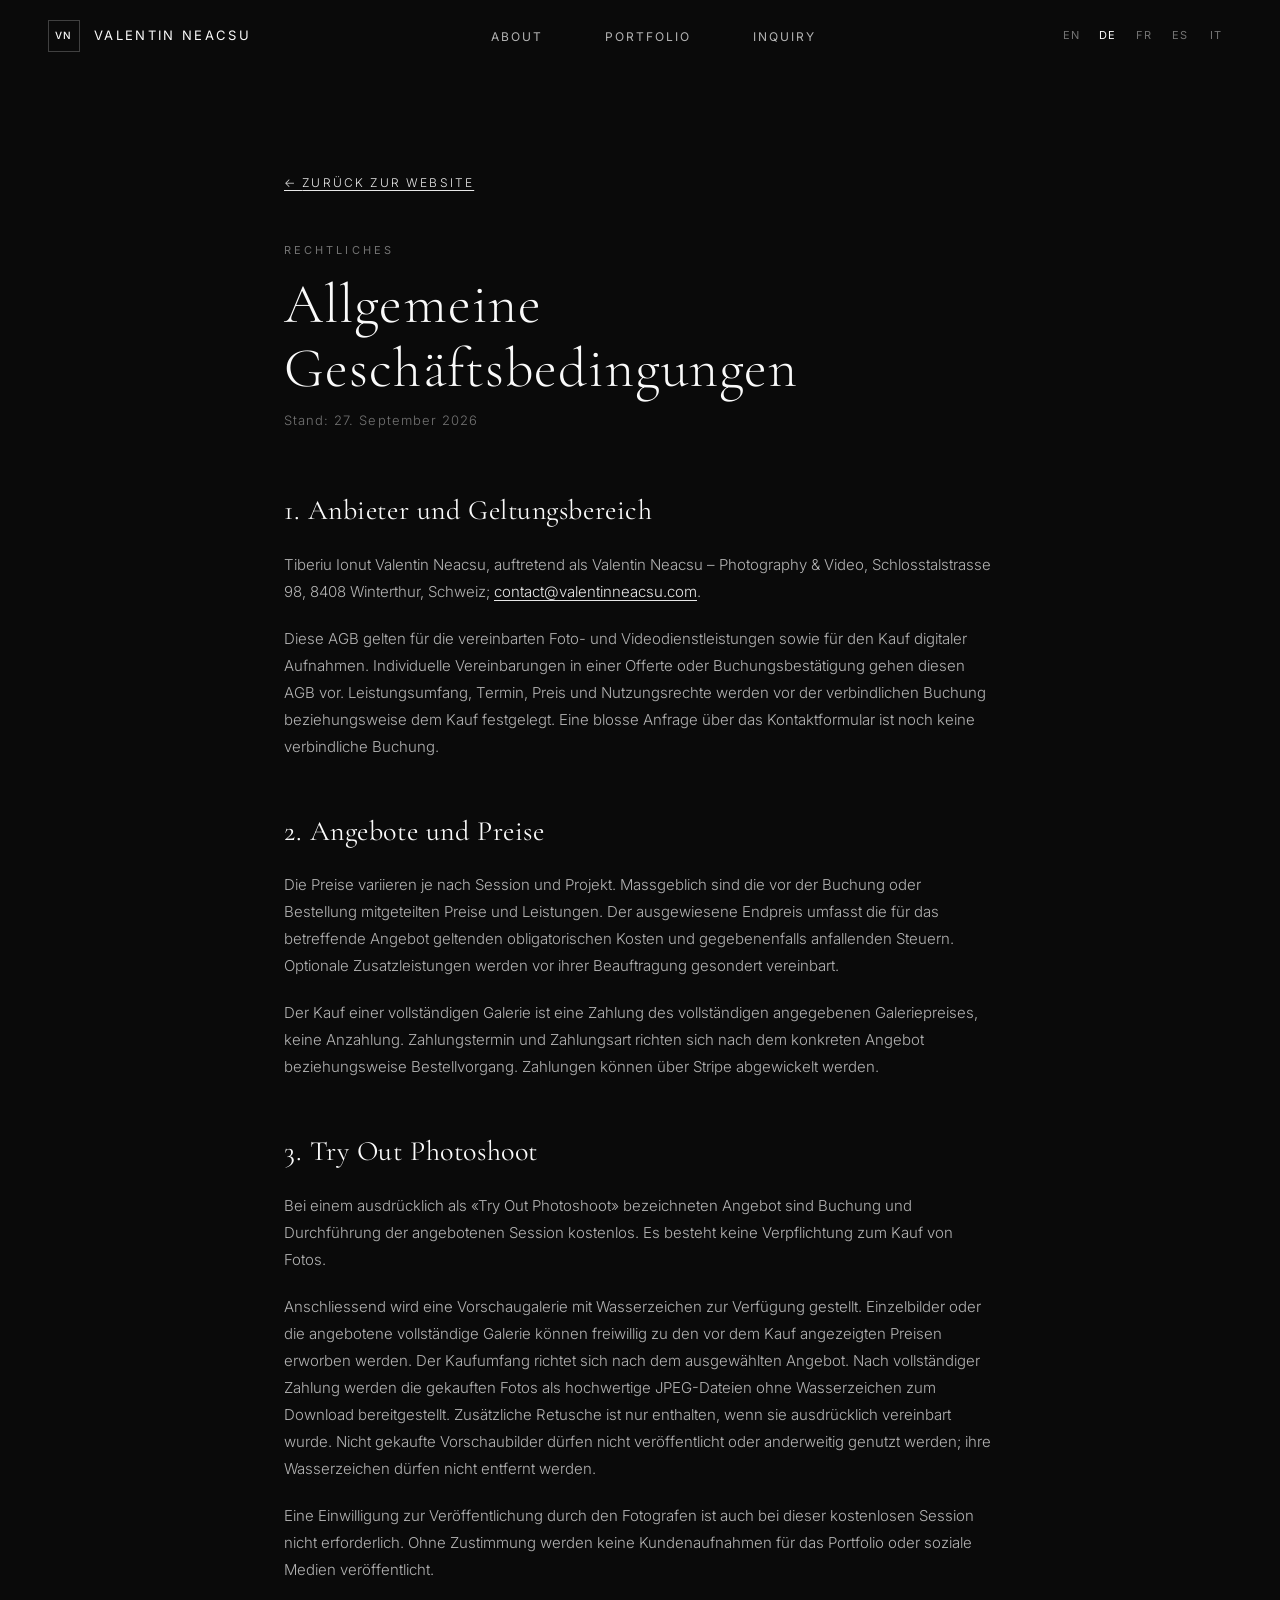
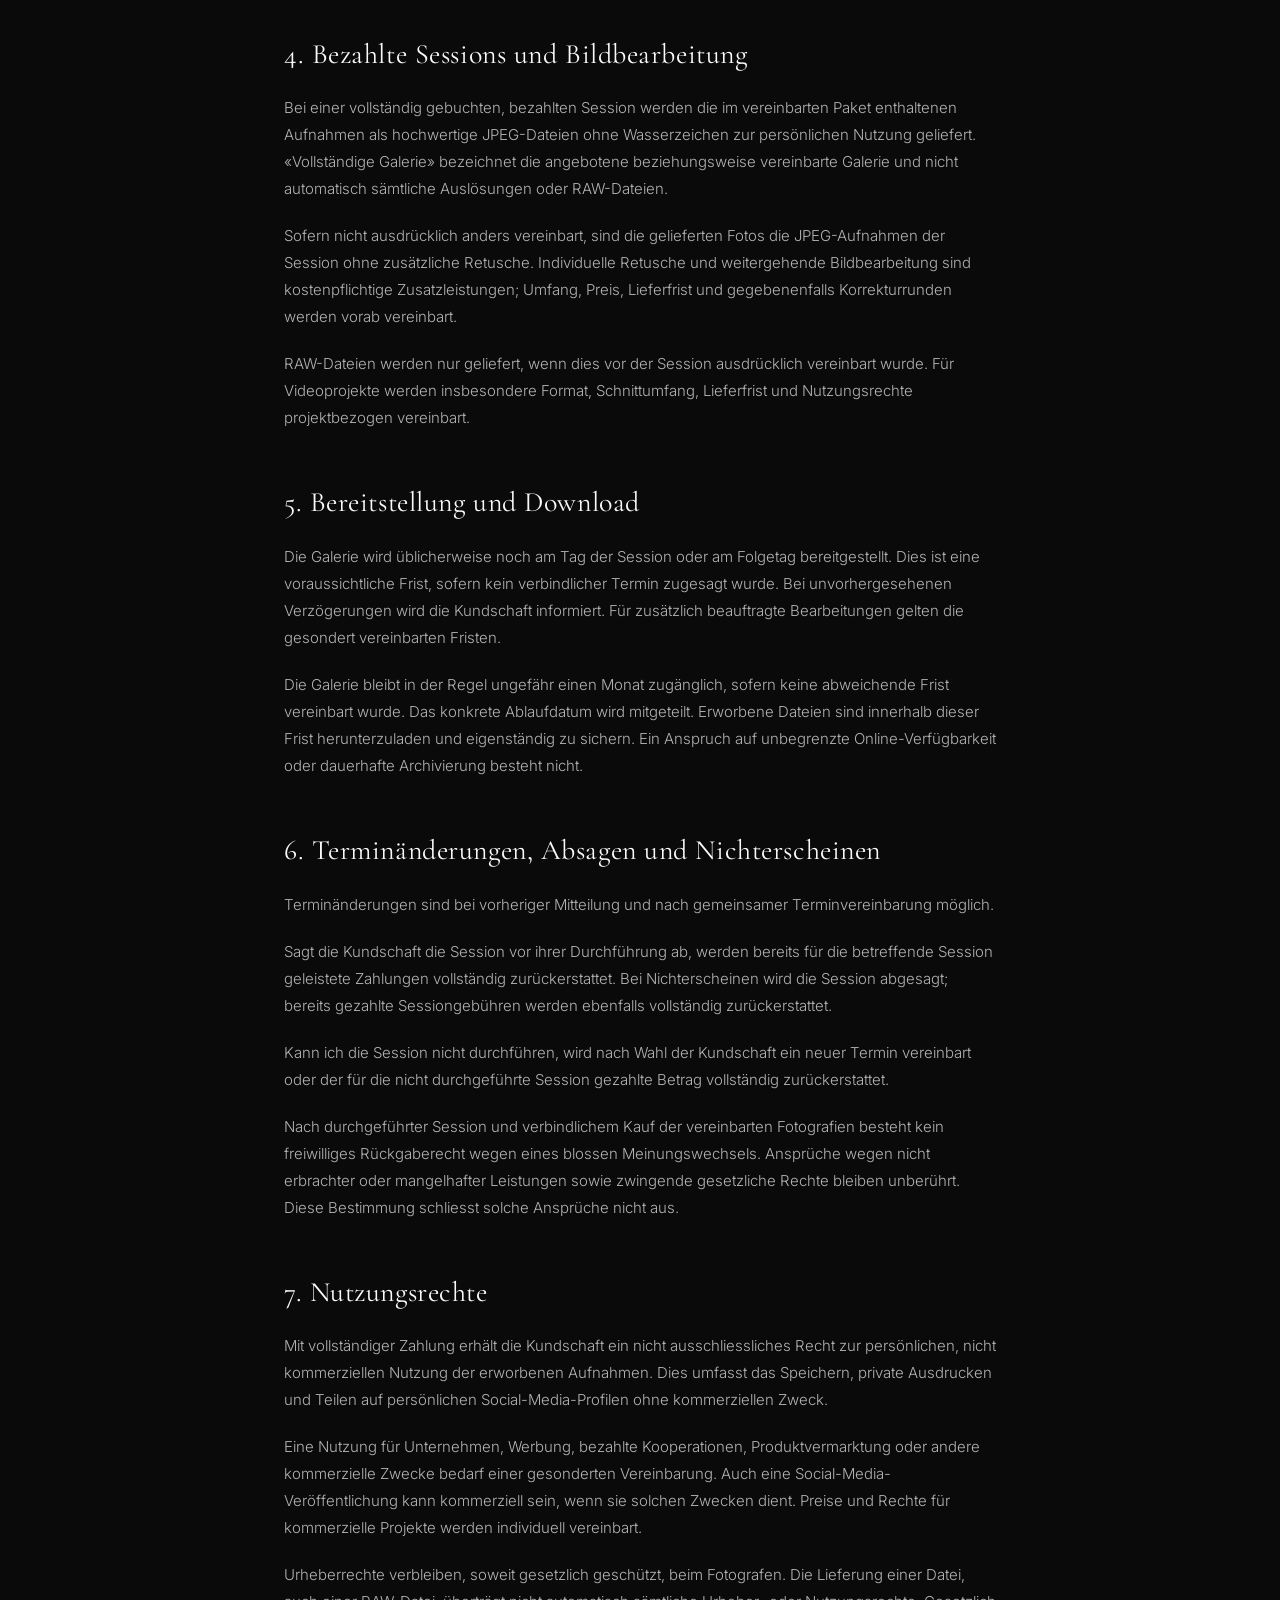
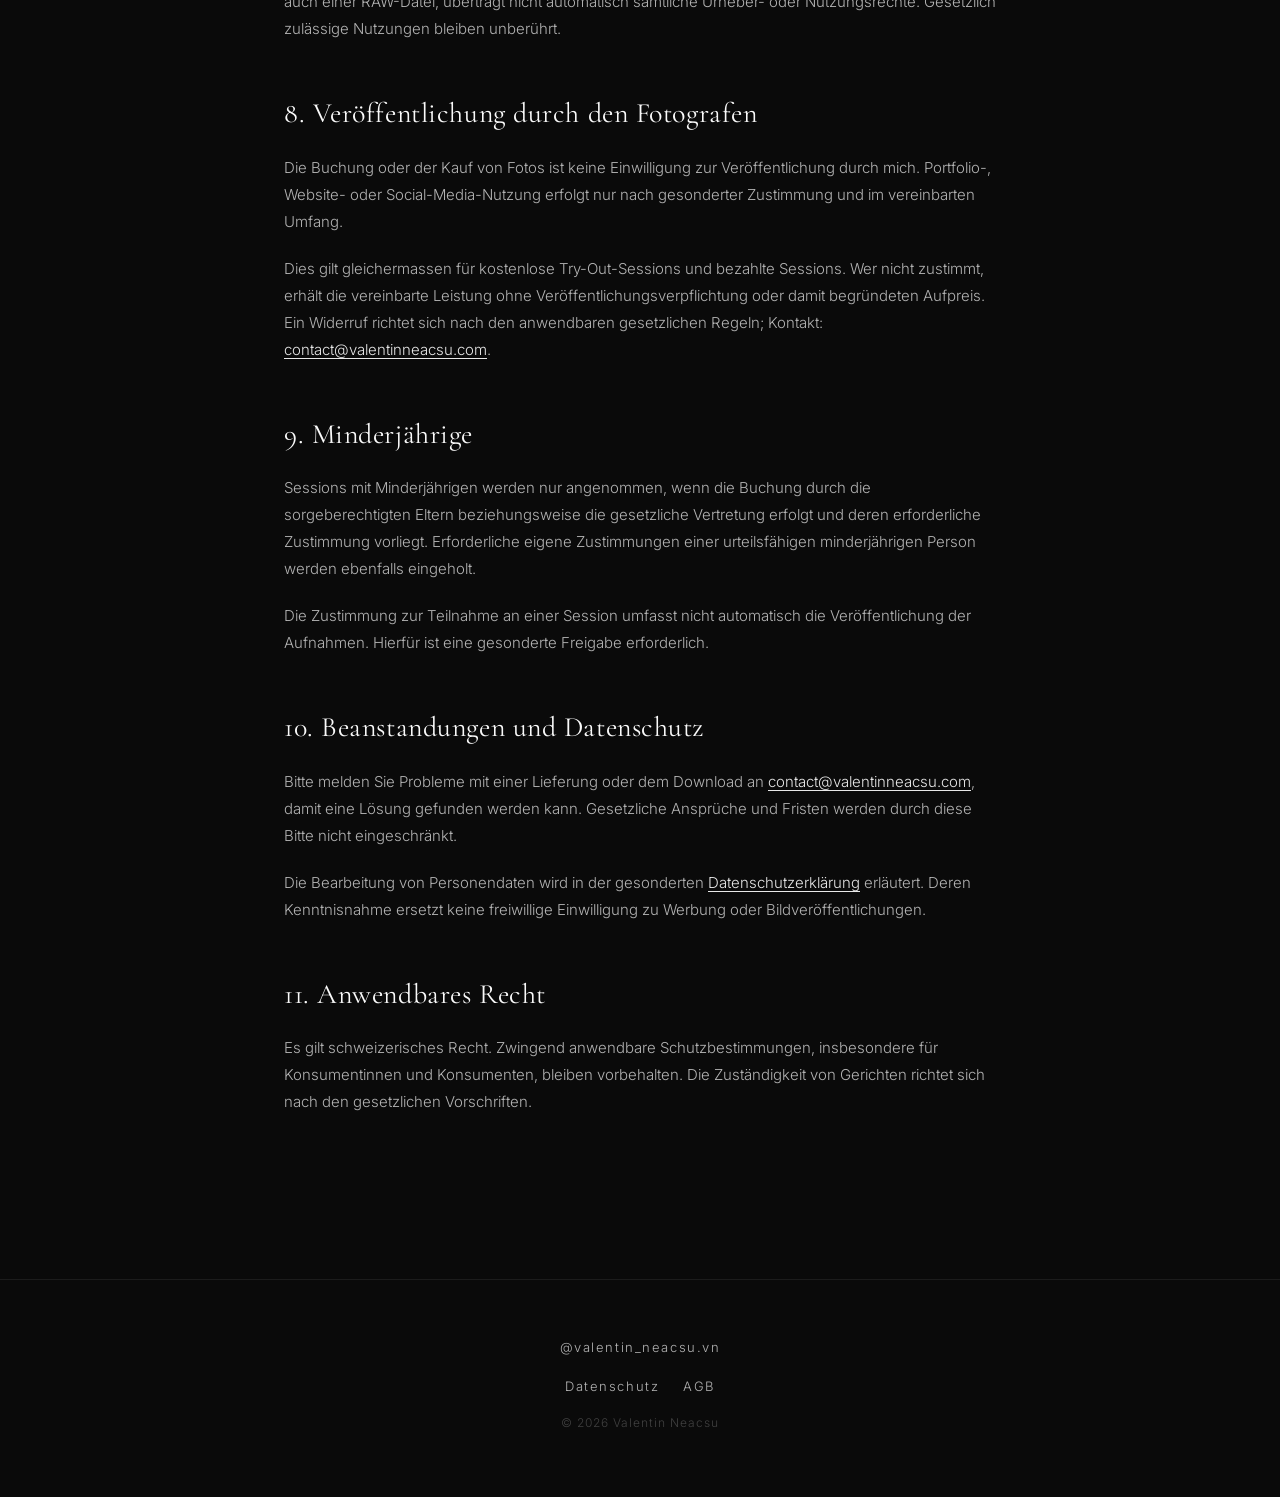
==== commit b539d98d: "Add multilingual support (en/fr/es/it) to legal pages" ====
--- a/agb/index.html
+++ b/agb/index.html
@@ -12,7 +12,7 @@
   <link rel="preconnect" href="https://fonts.gstatic.com" crossorigin>
   <link href="https://fonts.googleapis.com/css2?family=Cormorant+Garamond:ital,wght@0,300;0,400;0,500;1,300&family=Inter:wght@300;400;500&display=swap" rel="stylesheet">
   <link rel="stylesheet" href="../style.css">
-  <style>
+<style>
     .legal-page {
       padding-top: calc(var(--header-height) + clamp(3rem, 8vw, 6rem));
       padding-bottom: clamp(5rem, 12vw, 9rem);
@@ -99,11 +99,11 @@
 </head>
 <body>
 
-  <a class="skip-link" href="#main">Zum Inhalt springen</a>
+  <a class="skip-link" id="skip-link" href="#main">Zum Inhalt springen</a>
 
   <header class="site-header" role="banner">
     <div class="site-header__inner">
-      <a class="site-logo" href="/" aria-label="Valentin Neacsu — Startseite">
+      <a class="site-logo" id="logo-link" href="/" aria-label="Valentin Neacsu — Startseite">
         <span class="site-logo__mark" aria-hidden="true">VN</span>
         <span class="site-logo__text">Valentin Neacsu</span>
       </a>
@@ -114,12 +114,19 @@
           <li><a class="site-nav__link" href="/#contact">Inquiry</a></li>
         </ul>
       </nav>
+        <div class="lang-switch" role="group" aria-label="Language">
+          <button type="button" class="lang-switch__btn" data-lang="en" aria-pressed="false">EN</button>
+          <button type="button" class="lang-switch__btn is-active" data-lang="de" aria-pressed="true">DE</button>
+          <button type="button" class="lang-switch__btn" data-lang="fr" aria-pressed="false">FR</button>
+          <button type="button" class="lang-switch__btn" data-lang="es" aria-pressed="false">ES</button>
+          <button type="button" class="lang-switch__btn" data-lang="it" aria-pressed="false">IT</button>
+        </div>
     </div>
   </header>
 
   <main id="main">
     <article class="legal-page">
-      <div class="legal-page__inner">
+      <div class="legal-page__inner" id="legal-content">
 
         <a class="legal-back" href="/">Zurück zur Website</a>
 
@@ -130,48 +137,38 @@
         <h2>1. Anbieter und Geltungsbereich</h2>
         <p>Tiberiu Ionut Valentin Neacsu, auftretend als Valentin Neacsu – Photography &amp; Video, Schlosstalstrasse 98, 8408 Winterthur, Schweiz; <a href="mailto:contact@valentinneacsu.com">contact@valentinneacsu.com</a>.</p>
         <p>Diese AGB gelten für die vereinbarten Foto- und Videodienstleistungen sowie für den Kauf digitaler Aufnahmen. Individuelle Vereinbarungen in einer Offerte oder Buchungsbestätigung gehen diesen AGB vor. Leistungsumfang, Termin, Preis und Nutzungsrechte werden vor der verbindlichen Buchung beziehungsweise dem Kauf festgelegt. Eine blosse Anfrage über das Kontaktformular ist noch keine verbindliche Buchung.</p>
-
         <h2>2. Angebote und Preise</h2>
         <p>Die Preise variieren je nach Session und Projekt. Massgeblich sind die vor der Buchung oder Bestellung mitgeteilten Preise und Leistungen. Der ausgewiesene Endpreis umfasst die für das betreffende Angebot geltenden obligatorischen Kosten und gegebenenfalls anfallenden Steuern. Optionale Zusatzleistungen werden vor ihrer Beauftragung gesondert vereinbart.</p>
         <p>Der Kauf einer vollständigen Galerie ist eine Zahlung des vollständigen angegebenen Galeriepreises, keine Anzahlung. Zahlungstermin und Zahlungsart richten sich nach dem konkreten Angebot beziehungsweise Bestellvorgang. Zahlungen können über Stripe abgewickelt werden.</p>
-
         <h2>3. Try Out Photoshoot</h2>
         <p>Bei einem ausdrücklich als «Try Out Photoshoot» bezeichneten Angebot sind Buchung und Durchführung der angebotenen Session kostenlos. Es besteht keine Verpflichtung zum Kauf von Fotos.</p>
         <p>Anschliessend wird eine Vorschaugalerie mit Wasserzeichen zur Verfügung gestellt. Einzelbilder oder die angebotene vollständige Galerie können freiwillig zu den vor dem Kauf angezeigten Preisen erworben werden. Der Kaufumfang richtet sich nach dem ausgewählten Angebot. Nach vollständiger Zahlung werden die gekauften Fotos als hochwertige JPEG-Dateien ohne Wasserzeichen zum Download bereitgestellt. Zusätzliche Retusche ist nur enthalten, wenn sie ausdrücklich vereinbart wurde. Nicht gekaufte Vorschaubilder dürfen nicht veröffentlicht oder anderweitig genutzt werden; ihre Wasserzeichen dürfen nicht entfernt werden.</p>
         <p>Eine Einwilligung zur Veröffentlichung durch den Fotografen ist auch bei dieser kostenlosen Session nicht erforderlich. Ohne Zustimmung werden keine Kundenaufnahmen für das Portfolio oder soziale Medien veröffentlicht.</p>
-
         <h2>4. Bezahlte Sessions und Bildbearbeitung</h2>
         <p>Bei einer vollständig gebuchten, bezahlten Session werden die im vereinbarten Paket enthaltenen Aufnahmen als hochwertige JPEG-Dateien ohne Wasserzeichen zur persönlichen Nutzung geliefert. «Vollständige Galerie» bezeichnet die angebotene beziehungsweise vereinbarte Galerie und nicht automatisch sämtliche Auslösungen oder RAW-Dateien.</p>
         <p>Sofern nicht ausdrücklich anders vereinbart, sind die gelieferten Fotos die JPEG-Aufnahmen der Session ohne zusätzliche Retusche. Individuelle Retusche und weitergehende Bildbearbeitung sind kostenpflichtige Zusatzleistungen; Umfang, Preis, Lieferfrist und gegebenenfalls Korrekturrunden werden vorab vereinbart.</p>
         <p>RAW-Dateien werden nur geliefert, wenn dies vor der Session ausdrücklich vereinbart wurde. Für Videoprojekte werden insbesondere Format, Schnittumfang, Lieferfrist und Nutzungsrechte projektbezogen vereinbart.</p>
-
         <h2>5. Bereitstellung und Download</h2>
         <p>Die Galerie wird üblicherweise noch am Tag der Session oder am Folgetag bereitgestellt. Dies ist eine voraussichtliche Frist, sofern kein verbindlicher Termin zugesagt wurde. Bei unvorhergesehenen Verzögerungen wird die Kundschaft informiert. Für zusätzlich beauftragte Bearbeitungen gelten die gesondert vereinbarten Fristen.</p>
         <p>Die Galerie bleibt in der Regel ungefähr einen Monat zugänglich, sofern keine abweichende Frist vereinbart wurde. Das konkrete Ablaufdatum wird mitgeteilt. Erworbene Dateien sind innerhalb dieser Frist herunterzuladen und eigenständig zu sichern. Ein Anspruch auf unbegrenzte Online-Verfügbarkeit oder dauerhafte Archivierung besteht nicht.</p>
-
         <h2>6. Terminänderungen, Absagen und Nichterscheinen</h2>
         <p>Terminänderungen sind bei vorheriger Mitteilung und nach gemeinsamer Terminvereinbarung möglich.</p>
         <p>Sagt die Kundschaft die Session vor ihrer Durchführung ab, werden bereits für die betreffende Session geleistete Zahlungen vollständig zurückerstattet. Bei Nichterscheinen wird die Session abgesagt; bereits gezahlte Sessiongebühren werden ebenfalls vollständig zurückerstattet.</p>
         <p>Kann ich die Session nicht durchführen, wird nach Wahl der Kundschaft ein neuer Termin vereinbart oder der für die nicht durchgeführte Session gezahlte Betrag vollständig zurückerstattet.</p>
         <p>Nach durchgeführter Session und verbindlichem Kauf der vereinbarten Fotografien besteht kein freiwilliges Rückgaberecht wegen eines blossen Meinungswechsels. Ansprüche wegen nicht erbrachter oder mangelhafter Leistungen sowie zwingende gesetzliche Rechte bleiben unberührt. Diese Bestimmung schliesst solche Ansprüche nicht aus.</p>
-
         <h2>7. Nutzungsrechte</h2>
         <p>Mit vollständiger Zahlung erhält die Kundschaft ein nicht ausschliessliches Recht zur persönlichen, nicht kommerziellen Nutzung der erworbenen Aufnahmen. Dies umfasst das Speichern, private Ausdrucken und Teilen auf persönlichen Social-Media-Profilen ohne kommerziellen Zweck.</p>
         <p>Eine Nutzung für Unternehmen, Werbung, bezahlte Kooperationen, Produktvermarktung oder andere kommerzielle Zwecke bedarf einer gesonderten Vereinbarung. Auch eine Social-Media-Veröffentlichung kann kommerziell sein, wenn sie solchen Zwecken dient. Preise und Rechte für kommerzielle Projekte werden individuell vereinbart.</p>
         <p>Urheberrechte verbleiben, soweit gesetzlich geschützt, beim Fotografen. Die Lieferung einer Datei, auch einer RAW-Datei, überträgt nicht automatisch sämtliche Urheber- oder Nutzungsrechte. Gesetzlich zulässige Nutzungen bleiben unberührt.</p>
-
         <h2>8. Veröffentlichung durch den Fotografen</h2>
         <p>Die Buchung oder der Kauf von Fotos ist keine Einwilligung zur Veröffentlichung durch mich. Portfolio-, Website- oder Social-Media-Nutzung erfolgt nur nach gesonderter Zustimmung und im vereinbarten Umfang.</p>
         <p>Dies gilt gleichermassen für kostenlose Try-Out-Sessions und bezahlte Sessions. Wer nicht zustimmt, erhält die vereinbarte Leistung ohne Veröffentlichungsverpflichtung oder damit begründeten Aufpreis. Ein Widerruf richtet sich nach den anwendbaren gesetzlichen Regeln; Kontakt: <a href="mailto:contact@valentinneacsu.com">contact@valentinneacsu.com</a>.</p>
-
         <h2>9. Minderjährige</h2>
         <p>Sessions mit Minderjährigen werden nur angenommen, wenn die Buchung durch die sorgeberechtigten Eltern beziehungsweise die gesetzliche Vertretung erfolgt und deren erforderliche Zustimmung vorliegt. Erforderliche eigene Zustimmungen einer urteilsfähigen minderjährigen Person werden ebenfalls eingeholt.</p>
         <p>Die Zustimmung zur Teilnahme an einer Session umfasst nicht automatisch die Veröffentlichung der Aufnahmen. Hierfür ist eine gesonderte Freigabe erforderlich.</p>
-
         <h2>10. Beanstandungen und Datenschutz</h2>
         <p>Bitte melden Sie Probleme mit einer Lieferung oder dem Download an <a href="mailto:contact@valentinneacsu.com">contact@valentinneacsu.com</a>, damit eine Lösung gefunden werden kann. Gesetzliche Ansprüche und Fristen werden durch diese Bitte nicht eingeschränkt.</p>
         <p>Die Bearbeitung von Personendaten wird in der gesonderten <a href="/datenschutz/">Datenschutzerklärung</a> erläutert. Deren Kenntnisnahme ersetzt keine freiwillige Einwilligung zu Werbung oder Bildveröffentlichungen.</p>
-
         <h2>11. Anwendbares Recht</h2>
         <p>Es gilt schweizerisches Recht. Zwingend anwendbare Schutzbestimmungen, insbesondere für Konsumentinnen und Konsumenten, bleiben vorbehalten. Die Zuständigkeit von Gerichten richtet sich nach den gesetzlichen Vorschriften.</p>
 
@@ -181,12 +178,51 @@
 
   <footer class="site-footer" role="contentinfo">
     <a class="site-footer__link" href="https://instagram.com/valentin_neacsu.vn" target="_blank" rel="noopener noreferrer">@valentin_neacsu.vn</a>
-    <nav aria-label="Rechtliche Links" style="display:flex;gap:1.5rem;">
-      <a class="site-footer__link" href="/datenschutz/">Datenschutz</a>
-      <a class="site-footer__link" href="/agb/">AGB</a>
+    <nav id="footer-legal-nav" aria-label="Rechtliche Links" style="display:flex;gap:1.5rem;">
+      <a class="site-footer__link" id="footer-datenschutz" href="/datenschutz/">Datenschutz</a>
+      <a class="site-footer__link" id="footer-agb" href="/agb/">AGB</a>
     </nav>
     <p class="site-footer__copy">&copy; 2026 Valentin Neacsu</p>
   </footer>
 
+  <script>
+    (function () {
+      var LANGS = ["de", "en", "fr", "es", "it"];
+      var I18N = {"ui": {"de": {"skipLink": "Zum Inhalt springen", "logoLabel": "Valentin Neacsu — Startseite", "navLabel": "Primär", "footerNavLabel": "Rechtliche Links", "footerPrivacy": "Datenschutz", "footerTerms": "AGB", "back": "Zurück zur Website", "eyebrow": "Rechtliches", "date": "Stand: 27. September 2026"}, "en": {"skipLink": "Skip to content", "logoLabel": "Valentin Neacsu — Home", "navLabel": "Primary", "footerNavLabel": "Legal links", "footerPrivacy": "Privacy Policy", "footerTerms": "Terms", "back": "Back to website", "eyebrow": "Legal", "date": "As of: September 27, 2026"}, "fr": {"skipLink": "Aller au contenu", "logoLabel": "Valentin Neacsu — Accueil", "navLabel": "Principale", "footerNavLabel": "Liens légaux", "footerPrivacy": "Confidentialité", "footerTerms": "CGV", "back": "Retour au site", "eyebrow": "Mentions légales", "date": "En vigueur : 27 septembre 2026"}, "es": {"skipLink": "Ir al contenido", "logoLabel": "Valentin Neacsu — Inicio", "navLabel": "Principal", "footerNavLabel": "Enlaces legales", "footerPrivacy": "Privacidad", "footerTerms": "Condiciones", "back": "Volver al sitio", "eyebrow": "Legal", "date": "Vigente: 27 de septiembre de 2026"}, "it": {"skipLink": "Vai al contenuto", "logoLabel": "Valentin Neacsu — Home", "navLabel": "Principale", "footerNavLabel": "Link legali", "footerPrivacy": "Privacy", "footerTerms": "Condizioni", "back": "Torna al sito", "eyebrow": "Legale", "date": "Aggiornato: 27 settembre 2026"}}, "title": {"de": "Allgemeine Geschäftsbedingungen — Valentin Neacsu", "en": "Terms and Conditions — Valentin Neacsu", "fr": "Conditions générales de vente — Valentin Neacsu", "es": "Términos y condiciones — Valentin Neacsu", "it": "Termini e condizioni — Valentin Neacsu"}, "inner": {"de": "<a class=\"legal-back\" href=\"/\">Zurück zur Website</a>\n\n        <span class=\"legal-eyebrow\">Rechtliches</span>\n        <h1>Allgemeine Geschäftsbedingungen</h1>\n        <span class=\"legal-page__date\">Stand: 27. September 2026</span>\n\n        <h2>1. Anbieter und Geltungsbereich</h2>\n        <p>Tiberiu Ionut Valentin Neacsu, auftretend als Valentin Neacsu – Photography &amp; Video, Schlosstalstrasse 98, 8408 Winterthur, Schweiz; <a href=\"mailto:contact@valentinneacsu.com\">contact@valentinneacsu.com</a>.</p>\n        <p>Diese AGB gelten für die vereinbarten Foto- und Videodienstleistungen sowie für den Kauf digitaler Aufnahmen. Individuelle Vereinbarungen in einer Offerte oder Buchungsbestätigung gehen diesen AGB vor. Leistungsumfang, Termin, Preis und Nutzungsrechte werden vor der verbindlichen Buchung beziehungsweise dem Kauf festgelegt. Eine blosse Anfrage über das Kontaktformular ist noch keine verbindliche Buchung.</p>\n        <h2>2. Angebote und Preise</h2>\n        <p>Die Preise variieren je nach Session und Projekt. Massgeblich sind die vor der Buchung oder Bestellung mitgeteilten Preise und Leistungen. Der ausgewiesene Endpreis umfasst die für das betreffende Angebot geltenden obligatorischen Kosten und gegebenenfalls anfallenden Steuern. Optionale Zusatzleistungen werden vor ihrer Beauftragung gesondert vereinbart.</p>\n        <p>Der Kauf einer vollständigen Galerie ist eine Zahlung des vollständigen angegebenen Galeriepreises, keine Anzahlung. Zahlungstermin und Zahlungsart richten sich nach dem konkreten Angebot beziehungsweise Bestellvorgang. Zahlungen können über Stripe abgewickelt werden.</p>\n        <h2>3. Try Out Photoshoot</h2>\n        <p>Bei einem ausdrücklich als «Try Out Photoshoot» bezeichneten Angebot sind Buchung und Durchführung der angebotenen Session kostenlos. Es besteht keine Verpflichtung zum Kauf von Fotos.</p>\n        <p>Anschliessend wird eine Vorschaugalerie mit Wasserzeichen zur Verfügung gestellt. Einzelbilder oder die angebotene vollständige Galerie können freiwillig zu den vor dem Kauf angezeigten Preisen erworben werden. Der Kaufumfang richtet sich nach dem ausgewählten Angebot. Nach vollständiger Zahlung werden die gekauften Fotos als hochwertige JPEG-Dateien ohne Wasserzeichen zum Download bereitgestellt. Zusätzliche Retusche ist nur enthalten, wenn sie ausdrücklich vereinbart wurde. Nicht gekaufte Vorschaubilder dürfen nicht veröffentlicht oder anderweitig genutzt werden; ihre Wasserzeichen dürfen nicht entfernt werden.</p>\n        <p>Eine Einwilligung zur Veröffentlichung durch den Fotografen ist auch bei dieser kostenlosen Session nicht erforderlich. Ohne Zustimmung werden keine Kundenaufnahmen für das Portfolio oder soziale Medien veröffentlicht.</p>\n        <h2>4. Bezahlte Sessions und Bildbearbeitung</h2>\n        <p>Bei einer vollständig gebuchten, bezahlten Session werden die im vereinbarten Paket enthaltenen Aufnahmen als hochwertige JPEG-Dateien ohne Wasserzeichen zur persönlichen Nutzung geliefert. «Vollständige Galerie» bezeichnet die angebotene beziehungsweise vereinbarte Galerie und nicht automatisch sämtliche Auslösungen oder RAW-Dateien.</p>\n        <p>Sofern nicht ausdrücklich anders vereinbart, sind die gelieferten Fotos die JPEG-Aufnahmen der Session ohne zusätzliche Retusche. Individuelle Retusche und weitergehende Bildbearbeitung sind kostenpflichtige Zusatzleistungen; Umfang, Preis, Lieferfrist und gegebenenfalls Korrekturrunden werden vorab vereinbart.</p>\n        <p>RAW-Dateien werden nur geliefert, wenn dies vor der Session ausdrücklich vereinbart wurde. Für Videoprojekte werden insbesondere Format, Schnittumfang, Lieferfrist und Nutzungsrechte projektbezogen vereinbart.</p>\n        <h2>5. Bereitstellung und Download</h2>\n        <p>Die Galerie wird üblicherweise noch am Tag der Session oder am Folgetag bereitgestellt. Dies ist eine voraussichtliche Frist, sofern kein verbindlicher Termin zugesagt wurde. Bei unvorhergesehenen Verzögerungen wird die Kundschaft informiert. Für zusätzlich beauftragte Bearbeitungen gelten die gesondert vereinbarten Fristen.</p>\n        <p>Die Galerie bleibt in der Regel ungefähr einen Monat zugänglich, sofern keine abweichende Frist vereinbart wurde. Das konkrete Ablaufdatum wird mitgeteilt. Erworbene Dateien sind innerhalb dieser Frist herunterzuladen und eigenständig zu sichern. Ein Anspruch auf unbegrenzte Online-Verfügbarkeit oder dauerhafte Archivierung besteht nicht.</p>\n        <h2>6. Terminänderungen, Absagen und Nichterscheinen</h2>\n        <p>Terminänderungen sind bei vorheriger Mitteilung und nach gemeinsamer Terminvereinbarung möglich.</p>\n        <p>Sagt die Kundschaft die Session vor ihrer Durchführung ab, werden bereits für die betreffende Session geleistete Zahlungen vollständig zurückerstattet. Bei Nichterscheinen wird die Session abgesagt; bereits gezahlte Sessiongebühren werden ebenfalls vollständig zurückerstattet.</p>\n        <p>Kann ich die Session nicht durchführen, wird nach Wahl der Kundschaft ein neuer Termin vereinbart oder der für die nicht durchgeführte Session gezahlte Betrag vollständig zurückerstattet.</p>\n        <p>Nach durchgeführter Session und verbindlichem Kauf der vereinbarten Fotografien besteht kein freiwilliges Rückgaberecht wegen eines blossen Meinungswechsels. Ansprüche wegen nicht erbrachter oder mangelhafter Leistungen sowie zwingende gesetzliche Rechte bleiben unberührt. Diese Bestimmung schliesst solche Ansprüche nicht aus.</p>\n        <h2>7. Nutzungsrechte</h2>\n        <p>Mit vollständiger Zahlung erhält die Kundschaft ein nicht ausschliessliches Recht zur persönlichen, nicht kommerziellen Nutzung der erworbenen Aufnahmen. Dies umfasst das Speichern, private Ausdrucken und Teilen auf persönlichen Social-Media-Profilen ohne kommerziellen Zweck.</p>\n        <p>Eine Nutzung für Unternehmen, Werbung, bezahlte Kooperationen, Produktvermarktung oder andere kommerzielle Zwecke bedarf einer gesonderten Vereinbarung. Auch eine Social-Media-Veröffentlichung kann kommerziell sein, wenn sie solchen Zwecken dient. Preise und Rechte für kommerzielle Projekte werden individuell vereinbart.</p>\n        <p>Urheberrechte verbleiben, soweit gesetzlich geschützt, beim Fotografen. Die Lieferung einer Datei, auch einer RAW-Datei, überträgt nicht automatisch sämtliche Urheber- oder Nutzungsrechte. Gesetzlich zulässige Nutzungen bleiben unberührt.</p>\n        <h2>8. Veröffentlichung durch den Fotografen</h2>\n        <p>Die Buchung oder der Kauf von Fotos ist keine Einwilligung zur Veröffentlichung durch mich. Portfolio-, Website- oder Social-Media-Nutzung erfolgt nur nach gesonderter Zustimmung und im vereinbarten Umfang.</p>\n        <p>Dies gilt gleichermassen für kostenlose Try-Out-Sessions und bezahlte Sessions. Wer nicht zustimmt, erhält die vereinbarte Leistung ohne Veröffentlichungsverpflichtung oder damit begründeten Aufpreis. Ein Widerruf richtet sich nach den anwendbaren gesetzlichen Regeln; Kontakt: <a href=\"mailto:contact@valentinneacsu.com\">contact@valentinneacsu.com</a>.</p>\n        <h2>9. Minderjährige</h2>\n        <p>Sessions mit Minderjährigen werden nur angenommen, wenn die Buchung durch die sorgeberechtigten Eltern beziehungsweise die gesetzliche Vertretung erfolgt und deren erforderliche Zustimmung vorliegt. Erforderliche eigene Zustimmungen einer urteilsfähigen minderjährigen Person werden ebenfalls eingeholt.</p>\n        <p>Die Zustimmung zur Teilnahme an einer Session umfasst nicht automatisch die Veröffentlichung der Aufnahmen. Hierfür ist eine gesonderte Freigabe erforderlich.</p>\n        <h2>10. Beanstandungen und Datenschutz</h2>\n        <p>Bitte melden Sie Probleme mit einer Lieferung oder dem Download an <a href=\"mailto:contact@valentinneacsu.com\">contact@valentinneacsu.com</a>, damit eine Lösung gefunden werden kann. Gesetzliche Ansprüche und Fristen werden durch diese Bitte nicht eingeschränkt.</p>\n        <p>Die Bearbeitung von Personendaten wird in der gesonderten <a href=\"/datenschutz/\">Datenschutzerklärung</a> erläutert. Deren Kenntnisnahme ersetzt keine freiwillige Einwilligung zu Werbung oder Bildveröffentlichungen.</p>\n        <h2>11. Anwendbares Recht</h2>\n        <p>Es gilt schweizerisches Recht. Zwingend anwendbare Schutzbestimmungen, insbesondere für Konsumentinnen und Konsumenten, bleiben vorbehalten. Die Zuständigkeit von Gerichten richtet sich nach den gesetzlichen Vorschriften.</p>", "en": "<a class=\"legal-back\" href=\"/\">Back to website</a>\n\n        <span class=\"legal-eyebrow\">Legal</span>\n        <h1>Terms and Conditions</h1>\n        <span class=\"legal-page__date\">As of: September 27, 2026</span>\n\n        <h2>1. Provider and scope</h2>\n        <p>Tiberiu Ionut Valentin Neacsu, trading as Valentin Neacsu – Photography &amp; Video, Schlosstalstrasse 98, 8408 Winterthur, Switzerland; <a href=\"mailto:contact@valentinneacsu.com\">contact@valentinneacsu.com</a>.</p>\n        <p>These terms and conditions apply to the agreed photo and video services as well as to the purchase of digital images. Individual agreements in an offer or booking confirmation take precedence over these terms and conditions. Scope of services, appointment, price and usage rights are determined before the binding booking or purchase. A mere enquiry via the contact form does not yet constitute a binding booking.</p>\n        <h2>2. Offers and prices</h2>\n        <p>Prices vary depending on the session and project. Decisive are the prices and services communicated before the booking or order. The final price stated includes the mandatory costs applicable to the respective offer and any taxes that may apply. Optional additional services are agreed separately before they are commissioned.</p>\n        <p>The purchase of a full gallery is a payment of the full stated gallery price, not a deposit. Payment date and payment method depend on the specific offer or ordering process. Payments can be processed via Stripe.</p>\n        <h2>3. Try Out Photoshoot</h2>\n        <p>For an offer expressly designated as a «Try Out Photoshoot», booking and carrying out the offered session are free of charge. There is no obligation to purchase photos.</p>\n        <p>Subsequently, a preview gallery with watermarks is made available. Individual images or the offered full gallery can be purchased voluntarily at the prices displayed before purchase. The scope of the purchase depends on the selected offer. After full payment, the purchased photos are made available for download as high-quality JPEG files without watermarks. Additional retouching is only included if it has been expressly agreed. Preview images that have not been purchased may not be published or otherwise used; their watermarks may not be removed.</p>\n        <p>Consent to publication by the photographer is not required even for this free session. Without consent, no client images are published for the portfolio or social media.</p>\n        <h2>4. Paid sessions and image editing</h2>\n        <p>For a fully booked, paid session, the images included in the agreed package are delivered as high-quality JPEG files without watermarks for personal use. «Full gallery» refers to the offered or agreed gallery and not automatically to all shots taken or RAW files.</p>\n        <p>Unless expressly agreed otherwise, the delivered photos are the JPEG images of the session without additional retouching. Individual retouching and further image editing are chargeable additional services; scope, price, delivery time and, where applicable, correction rounds are agreed in advance.</p>\n        <p>RAW files are only delivered if this has been expressly agreed before the session. For video projects, in particular the format, editing scope, delivery time and usage rights are agreed on a project-specific basis.</p>\n        <h2>5. Provision and download</h2>\n        <p>The gallery is usually made available on the day of the session or the following day. This is an anticipated deadline, unless a binding date has been promised. In the event of unforeseen delays, the client is informed. For additionally commissioned editing, the separately agreed deadlines apply.</p>\n        <p>The gallery generally remains accessible for approximately one month, unless a different period has been agreed. The specific expiry date is communicated. Purchased files are to be downloaded within this period and backed up independently. There is no entitlement to unlimited online availability or permanent archiving.</p>\n        <h2>6. Rescheduling, cancellations and no-shows</h2>\n        <p>Rescheduling is possible upon prior notice and after a jointly arranged appointment.</p>\n        <p>If the client cancels the session before it is carried out, payments already made for the session concerned are refunded in full. In the event of a no-show, the session is cancelled; session fees already paid are likewise refunded in full.</p>\n        <p>If I am unable to carry out the session, at the client's choice a new appointment is arranged or the amount paid for the session not carried out is refunded in full.</p>\n        <p>After the session has been carried out and the agreed photographs have been bindingly purchased, there is no voluntary right of return due to a mere change of mind. Claims for services not rendered or defective, as well as mandatory statutory rights, remain unaffected. This provision does not exclude such claims.</p>\n        <h2>7. Usage rights</h2>\n        <p>Upon full payment, the client receives a non-exclusive right to personal, non-commercial use of the purchased images. This includes saving, private printing and sharing on personal social media profiles without commercial purpose.</p>\n        <p>Use for companies, advertising, paid collaborations, product marketing or other commercial purposes requires a separate agreement. Social media publication can also be commercial if it serves such purposes. Prices and rights for commercial projects are agreed individually.</p>\n        <p>Copyrights remain with the photographer insofar as they are legally protected. The delivery of a file, including a RAW file, does not automatically transfer all copyright or usage rights. Legally permitted uses remain unaffected.</p>\n        <h2>8. Publication by the photographer</h2>\n        <p>The booking or purchase of photos is not consent to publication by me. Portfolio, website or social media use only takes place after separate consent and to the agreed extent.</p>\n        <p>This applies equally to free try-out sessions and paid sessions. Anyone who does not consent receives the agreed service without any publication obligation or surcharge based on it. A withdrawal is governed by the applicable statutory rules; contact: <a href=\"mailto:contact@valentinneacsu.com\">contact@valentinneacsu.com</a>.</p>\n        <h2>9. Minors</h2>\n        <p>Sessions with minors are only accepted if the booking is made by the parents with custody or the legal representation and their required consent is available. Any required own consent of a minor capable of judgement is also obtained.</p>\n        <p>Consent to participate in a session does not automatically include the publication of the images. A separate release is required for this.</p>\n        <h2>10. Complaints and data protection</h2>\n        <p>Please report problems with a delivery or the download to <a href=\"mailto:contact@valentinneacsu.com\">contact@valentinneacsu.com</a> so that a solution can be found. Statutory claims and deadlines are not restricted by this request.</p>\n        <p>The processing of personal data is explained in the separate <a href=\"/datenschutz/\">Privacy Policy</a>. Taking note of it does not replace voluntary consent to advertising or image publications.</p>\n        <h2>11. Applicable law</h2>\n        <p>Swiss law applies. Mandatory protective provisions, in particular for consumers, are reserved. The jurisdiction of courts is governed by the statutory provisions.</p>", "fr": "<a class=\"legal-back\" href=\"/\">Retour au site</a>\n\n        <span class=\"legal-eyebrow\">Mentions légales</span>\n        <h1>Conditions générales de vente</h1>\n        <span class=\"legal-page__date\">En vigueur : 27 septembre 2026</span>\n\n        <h2>1. Prestataire et champ d'application</h2>\n        <p>Tiberiu Ionut Valentin Neacsu, exerçant sous le nom de Valentin Neacsu – Photography &amp; Video, Schlosstalstrasse 98, 8408 Winterthur, Suisse ; <a href=\"mailto:contact@valentinneacsu.com\">contact@valentinneacsu.com</a>.</p>\n        <p>Les présentes conditions générales s'appliquent aux prestations de photographie et de vidéo convenues ainsi qu'à l'achat de prises de vue numériques. Les accords individuels figurant dans une offre ou une confirmation de réservation priment sur les présentes conditions générales. L'étendue des prestations, la date, le prix et les droits d'utilisation sont fixés avant la réservation ferme ou l'achat. Une simple demande via le formulaire de contact ne constitue pas encore une réservation ferme.</p>\n        <h2>2. Offres et prix</h2>\n        <p>Les prix varient selon la séance et le projet. Sont déterminants les prix et prestations communiqués avant la réservation ou la commande. Le prix final indiqué comprend les coûts obligatoires applicables à l'offre concernée et, le cas échéant, les taxes exigibles. Les prestations supplémentaires facultatives sont convenues séparément avant d'être commandées.</p>\n        <p>L'achat d'une galerie complète constitue un paiement du prix intégral indiqué de la galerie, et non un acompte. La date et le mode de paiement dépendent de l'offre concrète ou du processus de commande. Les paiements peuvent être traités via Stripe.</p>\n        <h2>3. Try Out Photoshoot</h2>\n        <p>Pour une offre expressément désignée comme « Try Out Photoshoot », la réservation et la réalisation de la séance proposée sont gratuites. Il n'existe aucune obligation d'acheter des photos.</p>\n        <p>Ensuite, une galerie d'aperçu avec filigrane est mise à disposition. Des images individuelles ou la galerie complète proposée peuvent être achetées volontairement aux prix affichés avant l'achat. L'étendue de l'achat dépend de l'offre sélectionnée. Après paiement intégral, les photos achetées sont mises à disposition pour téléchargement sous forme de fichiers JPEG de haute qualité sans filigrane. Une retouche supplémentaire n'est incluse que si elle a été expressément convenue. Les images d'aperçu non achetées ne peuvent pas être publiées ni utilisées d'une autre manière ; leurs filigranes ne peuvent pas être supprimés.</p>\n        <p>Un consentement à la publication par le photographe n'est pas non plus requis pour cette séance gratuite. Sans accord, aucune prise de vue de client n'est publiée dans le portfolio ou sur les réseaux sociaux.</p>\n        <h2>4. Séances payantes et traitement des images</h2>\n        <p>Pour une séance payante entièrement réservée, les prises de vue comprises dans le forfait convenu sont livrées sous forme de fichiers JPEG de haute qualité sans filigrane pour un usage personnel. « Galerie complète » désigne la galerie proposée ou convenue et non automatiquement l'ensemble des déclenchements ou les fichiers RAW.</p>\n        <p>Sauf accord exprès contraire, les photos livrées sont les prises JPEG de la séance sans retouche supplémentaire. La retouche individuelle et le traitement d'image plus poussé sont des prestations supplémentaires payantes ; l'étendue, le prix, le délai de livraison et, le cas échéant, les cycles de correction sont convenus au préalable.</p>\n        <p>Les fichiers RAW ne sont livrés que si cela a été expressément convenu avant la séance. Pour les projets vidéo, le format, l'étendue du montage, le délai de livraison et les droits d'utilisation sont notamment convenus en fonction du projet.</p>\n        <h2>5. Mise à disposition et téléchargement</h2>\n        <p>La galerie est généralement mise à disposition le jour même de la séance ou le lendemain. Il s'agit d'un délai prévisionnel, sauf si une date ferme a été promise. En cas de retards imprévus, la clientèle est informée. Pour les traitements commandés en supplément, les délais convenus séparément s'appliquent.</p>\n        <p>La galerie reste en règle générale accessible pendant environ un mois, sauf si un délai différent a été convenu. La date d'expiration concrète est communiquée. Les fichiers acquis doivent être téléchargés dans ce délai et sauvegardés de manière autonome. Il n'existe aucun droit à une disponibilité en ligne illimitée ou à un archivage permanent.</p>\n        <h2>6. Modifications de rendez-vous, annulations et absences</h2>\n        <p>Les modifications de rendez-vous sont possibles sur communication préalable et après convention commune d'un rendez-vous.</p>\n        <p>Si la clientèle annule la séance avant sa réalisation, les paiements déjà effectués pour la séance concernée sont intégralement remboursés. En cas d'absence, la séance est annulée ; les frais de séance déjà payés sont également intégralement remboursés.</p>\n        <p>Si je ne peux pas réaliser la séance, au choix de la clientèle un nouveau rendez-vous est convenu ou le montant payé pour la séance non réalisée est intégralement remboursé.</p>\n        <p>Après la réalisation de la séance et l'achat ferme des photographies convenues, il n'existe aucun droit de retour volontaire en raison d'un simple changement d'avis. Les prétentions pour prestations non fournies ou défectueuses ainsi que les droits légaux impératifs demeurent réservés. La présente disposition n'exclut pas de telles prétentions.</p>\n        <h2>7. Droits d'utilisation</h2>\n        <p>Avec le paiement intégral, la clientèle obtient un droit non exclusif d'utilisation personnelle et non commerciale des prises de vue acquises. Cela comprend l'enregistrement, l'impression privée et le partage sur des profils personnels de réseaux sociaux sans finalité commerciale.</p>\n        <p>Une utilisation à des fins d'entreprise, de publicité, de collaborations rémunérées, de commercialisation de produits ou à d'autres fins commerciales nécessite un accord distinct. Une publication sur les réseaux sociaux peut également être commerciale si elle sert de tels objectifs. Les prix et droits pour les projets commerciaux sont convenus individuellement.</p>\n        <p>Les droits d'auteur restent, dans la mesure où ils sont légalement protégés, au photographe. La livraison d'un fichier, y compris d'un fichier RAW, ne transfère pas automatiquement l'ensemble des droits d'auteur ou d'utilisation. Les utilisations légalement admises demeurent réservées.</p>\n        <h2>8. Publication par le photographe</h2>\n        <p>La réservation ou l'achat de photos ne constitue pas un consentement à la publication par mes soins. L'utilisation dans le portfolio, sur le site web ou sur les réseaux sociaux n'a lieu qu'après un accord distinct et dans l'étendue convenue.</p>\n        <p>Cela vaut de la même manière pour les séances Try-Out gratuites et les séances payantes. Quiconque ne consent pas reçoit la prestation convenue sans obligation de publication ni supplément de prix fondé sur celle-ci. Une révocation est régie par les règles légales applicables ; contact : <a href=\"mailto:contact@valentinneacsu.com\">contact@valentinneacsu.com</a>.</p>\n        <h2>9. Mineurs</h2>\n        <p>Les séances avec des mineurs ne sont acceptées que si la réservation est effectuée par les parents détenteurs de l'autorité parentale ou par la représentation légale et que leur consentement requis est disponible. Les consentements propres requis d'une personne mineure capable de discernement sont également recueillis.</p>\n        <p>Le consentement à la participation à une séance n'inclut pas automatiquement la publication des prises de vue. Une autorisation distincte est nécessaire à cet effet.</p>\n        <h2>10. Réclamations et protection des données</h2>\n        <p>Veuillez signaler les problèmes relatifs à une livraison ou au téléchargement à <a href=\"mailto:contact@valentinneacsu.com\">contact@valentinneacsu.com</a> afin qu'une solution puisse être trouvée. Les prétentions et délais légaux ne sont pas restreints par cette demande.</p>\n        <p>Le traitement des données personnelles est expliqué dans la <a href=\"/datenschutz/\">Politique de confidentialité</a> distincte. En prendre connaissance ne remplace pas un consentement volontaire à la publicité ou aux publications d'images.</p>\n        <h2>11. Droit applicable</h2>\n        <p>Le droit suisse s'applique. Les dispositions de protection impératives, en particulier pour les consommatrices et consommateurs, demeurent réservées. La compétence des tribunaux est régie par les prescriptions légales.</p>", "es": "<a class=\"legal-back\" href=\"/\">Volver al sitio</a>\n\n        <span class=\"legal-eyebrow\">Legal</span>\n        <h1>Términos y condiciones</h1>\n        <span class=\"legal-page__date\">Vigente: 27 de septiembre de 2026</span>\n\n        <h2>1. Prestador y ámbito de aplicación</h2>\n        <p>Tiberiu Ionut Valentin Neacsu, actuando como Valentin Neacsu – Photography &amp; Video, Schlosstalstrasse 98, 8408 Winterthur, Suiza; <a href=\"mailto:contact@valentinneacsu.com\">contact@valentinneacsu.com</a>.</p>\n        <p>Estas condiciones generales se aplican a los servicios de fotografía y vídeo acordados, así como a la compra de tomas digitales. Los acuerdos individuales recogidos en una oferta o confirmación de reserva prevalecen sobre estas condiciones generales. El alcance de las prestaciones, la fecha, el precio y los derechos de uso se determinan antes de la reserva vinculante o la compra. Una mera consulta a través del formulario de contacto no constituye todavía una reserva vinculante.</p>\n        <h2>2. Ofertas y precios</h2>\n        <p>Los precios varían según la sesión y el proyecto. Son determinantes los precios y prestaciones comunicados antes de la reserva o el pedido. El precio final indicado comprende los costes obligatorios aplicables a la oferta correspondiente y, en su caso, los impuestos que procedan. Las prestaciones adicionales opcionales se acuerdan por separado antes de su encargo.</p>\n        <p>La compra de una galería completa es un pago del precio íntegro indicado de la galería, no un anticipo. La fecha y la forma de pago dependen de la oferta concreta o del proceso de pedido. Los pagos pueden tramitarse a través de Stripe.</p>\n        <h2>3. Try Out Photoshoot</h2>\n        <p>En una oferta expresamente denominada «Try Out Photoshoot», la reserva y la realización de la sesión ofrecida son gratuitas. No existe obligación de comprar fotos.</p>\n        <p>A continuación se pone a disposición una galería de vista previa con marca de agua. Se pueden adquirir voluntariamente imágenes individuales o la galería completa ofrecida a los precios mostrados antes de la compra. El alcance de la compra depende de la oferta seleccionada. Tras el pago íntegro, las fotos compradas se ponen a disposición para su descarga como archivos JPEG de alta calidad sin marca de agua. Un retoque adicional solo se incluye si se ha acordado expresamente. Las imágenes de vista previa no compradas no pueden publicarse ni utilizarse de otro modo; sus marcas de agua no pueden eliminarse.</p>\n        <p>Un consentimiento para la publicación por parte del fotógrafo tampoco es necesario en esta sesión gratuita. Sin consentimiento no se publican tomas de clientes para el portfolio o las redes sociales.</p>\n        <h2>4. Sesiones pagadas y edición de imágenes</h2>\n        <p>En una sesión pagada íntegramente reservada, las tomas incluidas en el paquete acordado se entregan como archivos JPEG de alta calidad sin marca de agua para uso personal. «Galería completa» designa la galería ofrecida o acordada y no automáticamente la totalidad de los disparos o los archivos RAW.</p>\n        <p>Salvo que se acuerde expresamente otra cosa, las fotos entregadas son las tomas JPEG de la sesión sin retoque adicional. El retoque individual y la edición de imagen más amplia son prestaciones adicionales de pago; el alcance, el precio, el plazo de entrega y, en su caso, las rondas de corrección se acuerdan previamente.</p>\n        <p>Los archivos RAW solo se entregan si se ha acordado expresamente antes de la sesión. Para los proyectos de vídeo se acuerdan, en particular, el formato, el alcance del montaje, el plazo de entrega y los derechos de uso en función del proyecto.</p>\n        <h2>5. Puesta a disposición y descarga</h2>\n        <p>La galería se pone a disposición habitualmente el mismo día de la sesión o al día siguiente. Se trata de un plazo previsto, salvo que se haya prometido una fecha vinculante. En caso de retrasos imprevistos, se informa a la clientela. Para las ediciones encargadas adicionalmente se aplican los plazos acordados por separado.</p>\n        <p>La galería permanece por regla general accesible aproximadamente un mes, salvo que se haya acordado un plazo distinto. La fecha de vencimiento concreta se comunica. Los archivos adquiridos deben descargarse dentro de ese plazo y guardarse de forma autónoma. No existe derecho a una disponibilidad en línea ilimitada ni a un archivo permanente.</p>\n        <h2>6. Cambios de cita, cancelaciones e incomparecencias</h2>\n        <p>Los cambios de cita son posibles con comunicación previa y tras un acuerdo común de la cita.</p>\n        <p>Si la clientela cancela la sesión antes de su realización, los pagos ya efectuados por la sesión correspondiente se reembolsan íntegramente. En caso de incomparecencia, la sesión se cancela; las tarifas de sesión ya pagadas también se reembolsan íntegramente.</p>\n        <p>Si no puedo realizar la sesión, a elección de la clientela se acuerda una nueva cita o se reembolsa íntegramente el importe pagado por la sesión no realizada.</p>\n        <p>Tras la realización de la sesión y la compra vinculante de las fotografías acordadas, no existe un derecho de devolución voluntario por un mero cambio de opinión. Las pretensiones por prestaciones no realizadas o defectuosas, así como los derechos legales imperativos, permanecen inalteradas. Esta disposición no excluye tales pretensiones.</p>\n        <h2>7. Derechos de uso</h2>\n        <p>Con el pago íntegro, la clientela obtiene un derecho no exclusivo de uso personal y no comercial de las tomas adquiridas. Esto incluye el almacenamiento, la impresión privada y el compartir en perfiles personales de redes sociales sin finalidad comercial.</p>\n        <p>Un uso para empresas, publicidad, colaboraciones remuneradas, comercialización de productos u otros fines comerciales requiere un acuerdo aparte. También una publicación en redes sociales puede ser comercial si sirve a tales fines. Los precios y derechos para proyectos comerciales se acuerdan individualmente.</p>\n        <p>Los derechos de autor permanecen, en la medida en que estén legalmente protegidos, en manos del fotógrafo. La entrega de un archivo, incluido un archivo RAW, no transfiere automáticamente la totalidad de los derechos de autor o de uso. Los usos legalmente admisibles permanecen inalterados.</p>\n        <h2>8. Publicación por parte del fotógrafo</h2>\n        <p>La reserva o la compra de fotos no constituye un consentimiento para la publicación por mi parte. El uso en el portfolio, en el sitio web o en redes sociales solo se realiza tras un consentimiento aparte y en el alcance acordado.</p>\n        <p>Esto se aplica por igual a las sesiones Try-Out gratuitas y a las sesiones pagadas. Quien no consienta recibe la prestación acordada sin obligación de publicación ni un recargo basado en ella. Una revocación se rige por las normas legales aplicables; contacto: <a href=\"mailto:contact@valentinneacsu.com\">contact@valentinneacsu.com</a>.</p>\n        <h2>9. Menores de edad</h2>\n        <p>Las sesiones con menores solo se aceptan si la reserva la realizan los padres con la patria potestad o la representación legal y se dispone de su consentimiento necesario. También se recaban los consentimientos propios necesarios de una persona menor con capacidad de discernimiento.</p>\n        <p>El consentimiento para participar en una sesión no incluye automáticamente la publicación de las tomas. Para ello se requiere una autorización aparte.</p>\n        <h2>10. Reclamaciones y protección de datos</h2>\n        <p>Comunique los problemas con una entrega o con la descarga a <a href=\"mailto:contact@valentinneacsu.com\">contact@valentinneacsu.com</a> para que pueda encontrarse una solución. Las pretensiones y los plazos legales no se ven restringidos por esta solicitud.</p>\n        <p>El tratamiento de datos personales se explica en la <a href=\"/datenschutz/\">Política de privacidad</a> aparte. Su conocimiento no sustituye un consentimiento voluntario a la publicidad o a las publicaciones de imágenes.</p>\n        <h2>11. Derecho aplicable</h2>\n        <p>Se aplica el derecho suizo. Quedan reservadas las disposiciones de protección imperativas, en particular para las consumidoras y los consumidores. La competencia de los tribunales se rige por las disposiciones legales.</p>", "it": "<a class=\"legal-back\" href=\"/\">Torna al sito</a>\n\n        <span class=\"legal-eyebrow\">Legale</span>\n        <h1>Termini e condizioni</h1>\n        <span class=\"legal-page__date\">Aggiornato: 27 settembre 2026</span>\n\n        <h2>1. Prestatore e ambito di applicazione</h2>\n        <p>Tiberiu Ionut Valentin Neacsu, operante come Valentin Neacsu – Photography &amp; Video, Schlosstalstrasse 98, 8408 Winterthur, Svizzera; <a href=\"mailto:contact@valentinneacsu.com\">contact@valentinneacsu.com</a>.</p>\n        <p>Le presenti condizioni generali si applicano ai servizi fotografici e video concordati nonché all'acquisto di riprese digitali. Gli accordi individuali contenuti in un'offerta o in una conferma di prenotazione prevalgono sulle presenti condizioni generali. L'estensione delle prestazioni, l'appuntamento, il prezzo e i diritti di utilizzo vengono stabiliti prima della prenotazione vincolante ovvero dell'acquisto. Una semplice richiesta tramite il modulo di contatto non costituisce ancora una prenotazione vincolante.</p>\n        <h2>2. Offerte e prezzi</h2>\n        <p>I prezzi variano a seconda della sessione e del progetto. Sono determinanti i prezzi e le prestazioni comunicati prima della prenotazione o dell'ordine. Il prezzo finale indicato comprende i costi obbligatori applicabili all'offerta in questione e le eventuali imposte dovute. Le prestazioni aggiuntive facoltative vengono concordate separatamente prima del loro conferimento.</p>\n        <p>L'acquisto di una galleria completa è un pagamento dell'intero prezzo indicato della galleria, non un acconto. La data e la modalità di pagamento dipendono dall'offerta concreta ovvero dalla procedura di ordine. I pagamenti possono essere gestiti tramite Stripe.</p>\n        <h2>3. Try Out Photoshoot</h2>\n        <p>In un'offerta espressamente denominata «Try Out Photoshoot», la prenotazione e lo svolgimento della sessione offerta sono gratuiti. Non sussiste alcun obbligo di acquistare foto.</p>\n        <p>Successivamente viene messa a disposizione una galleria di anteprima con filigrana. Singole immagini o la galleria completa offerta possono essere acquistate volontariamente ai prezzi visualizzati prima dell'acquisto. L'estensione dell'acquisto dipende dall'offerta selezionata. Dopo il pagamento integrale, le foto acquistate vengono messe a disposizione per il download come file JPEG di alta qualità senza filigrana. Un ritocco aggiuntivo è incluso solo se espressamente concordato. Le immagini di anteprima non acquistate non possono essere pubblicate né utilizzate in altro modo; le loro filigrane non possono essere rimosse.</p>\n        <p>Un consenso alla pubblicazione da parte del fotografo non è necessario nemmeno per questa sessione gratuita. Senza consenso non vengono pubblicate riprese di clienti per il portfolio o i social media.</p>\n        <h2>4. Sessioni a pagamento ed elaborazione delle immagini</h2>\n        <p>In una sessione a pagamento interamente prenotata, le riprese incluse nel pacchetto concordato vengono consegnate come file JPEG di alta qualità senza filigrana per uso personale. «Galleria completa» indica la galleria offerta ovvero concordata e non automaticamente la totalità degli scatti o i file RAW.</p>\n        <p>Salvo che non sia espressamente concordato diversamente, le foto consegnate sono gli scatti JPEG della sessione senza ritocco aggiuntivo. Il ritocco individuale e un'elaborazione delle immagini più estesa sono prestazioni aggiuntive a pagamento; l'estensione, il prezzo, il termine di consegna ed eventuali cicli di correzione vengono concordati in anticipo.</p>\n        <p>I file RAW vengono consegnati solo se ciò è stato espressamente concordato prima della sessione. Per i progetti video vengono concordati, in particolare, il formato, l'estensione del montaggio, il termine di consegna e i diritti di utilizzo in funzione del progetto.</p>\n        <h2>5. Messa a disposizione e download</h2>\n        <p>La galleria viene di norma messa a disposizione il giorno stesso della sessione o il giorno successivo. Si tratta di un termine previsto, salvo che non sia stata garantita una data vincolante. In caso di ritardi imprevisti, la clientela viene informata. Per le elaborazioni commissionate in aggiunta si applicano i termini concordati separatamente.</p>\n        <p>La galleria rimane di norma accessibile per circa un mese, salvo che non sia stato concordato un termine diverso. La data di scadenza concreta viene comunicata. I file acquistati devono essere scaricati entro tale termine e salvati autonomamente. Non sussiste alcun diritto a una disponibilità online illimitata o a un'archiviazione permanente.</p>\n        <h2>6. Modifiche di appuntamento, disdette e mancata presentazione</h2>\n        <p>Le modifiche di appuntamento sono possibili previa comunicazione e dopo un accordo comune sull'appuntamento.</p>\n        <p>Se la clientela disdice la sessione prima del suo svolgimento, i pagamenti già effettuati per la sessione in questione vengono rimborsati integralmente. In caso di mancata presentazione, la sessione viene annullata; le tariffe di sessione già pagate vengono parimenti rimborsate integralmente.</p>\n        <p>Se non posso svolgere la sessione, a scelta della clientela viene concordato un nuovo appuntamento oppure l'importo pagato per la sessione non svolta viene rimborsato integralmente.</p>\n        <p>Dopo lo svolgimento della sessione e l'acquisto vincolante delle fotografie concordate non sussiste alcun diritto di restituzione volontario per un semplice ripensamento. Le pretese per prestazioni non eseguite o difettose nonché i diritti legali imperativi rimangono impregiudicati. La presente disposizione non esclude tali pretese.</p>\n        <h2>7. Diritti di utilizzo</h2>\n        <p>Con il pagamento integrale la clientela ottiene un diritto non esclusivo all'utilizzo personale e non commerciale delle riprese acquistate. Ciò comprende il salvataggio, la stampa privata e la condivisione su profili personali dei social media senza finalità commerciale.</p>\n        <p>Un utilizzo per imprese, pubblicità, collaborazioni retribuite, commercializzazione di prodotti o altre finalità commerciali richiede un accordo separato. Anche una pubblicazione sui social media può essere commerciale se serve a tali finalità. I prezzi e i diritti per i progetti commerciali vengono concordati individualmente.</p>\n        <p>I diritti d'autore rimangono, nella misura in cui siano legalmente protetti, in capo al fotografo. La consegna di un file, anche di un file RAW, non trasferisce automaticamente la totalità dei diritti d'autore o di utilizzo. Gli utilizzi legalmente ammessi rimangono impregiudicati.</p>\n        <h2>8. Pubblicazione da parte del fotografo</h2>\n        <p>La prenotazione o l'acquisto di foto non costituisce un consenso alla pubblicazione da parte mia. L'utilizzo nel portfolio, sul sito web o sui social media avviene solo previo consenso separato e nell'estensione concordata.</p>\n        <p>Ciò vale allo stesso modo per le sessioni Try-Out gratuite e per le sessioni a pagamento. Chi non presta il consenso riceve la prestazione concordata senza obbligo di pubblicazione né un sovrapprezzo basato su di essa. Una revoca è disciplinata dalle norme di legge applicabili; contatto: <a href=\"mailto:contact@valentinneacsu.com\">contact@valentinneacsu.com</a>.</p>\n        <h2>9. Minorenni</h2>\n        <p>Le sessioni con minorenni vengono accettate solo se la prenotazione viene effettuata dai genitori titolari dell'autorità parentale ovvero dalla rappresentanza legale e sussiste il loro consenso necessario. Vengono parimenti raccolti gli eventuali consensi propri necessari di una persona minorenne capace di discernimento.</p>\n        <p>Il consenso alla partecipazione a una sessione non include automaticamente la pubblicazione delle riprese. A tal fine è necessaria un'autorizzazione separata.</p>\n        <h2>10. Reclami e protezione dei dati</h2>\n        <p>La preghiamo di segnalare i problemi relativi a una consegna o al download a <a href=\"mailto:contact@valentinneacsu.com\">contact@valentinneacsu.com</a>, affinché possa essere trovata una soluzione. Le pretese e i termini legali non vengono limitati da questa richiesta.</p>\n        <p>Il trattamento dei dati personali è illustrato nella separata <a href=\"/datenschutz/\">Informativa sulla privacy</a>. La sua presa di conoscenza non sostituisce un consenso volontario alla pubblicità o alle pubblicazioni di immagini.</p>\n        <h2>11. Diritto applicabile</h2>\n        <p>Si applica il diritto svizzero. Rimangono riservate le disposizioni di protezione imperative, in particolare per le consumatrici e i consumatori. La competenza dei tribunali è disciplinata dalle disposizioni di legge.</p>"}};
+      function applyLang(lang) {
+        if (LANGS.indexOf(lang) === -1) lang = "de";
+        var d = document;
+        d.documentElement.lang = lang;
+        var u = I18N.ui[lang];
+        if (I18N.title[lang]) d.title = I18N.title[lang];
+        var sk = d.getElementById("skip-link"); if (sk) sk.textContent = u.skipLink;
+        var lg = d.getElementById("logo-link"); if (lg) lg.setAttribute("aria-label", u.logoLabel);
+        var nv = d.getElementById("site-nav"); if (nv) nv.setAttribute("aria-label", u.navLabel);
+        var fn = d.getElementById("footer-legal-nav"); if (fn) fn.setAttribute("aria-label", u.footerNavLabel);
+        var fp = d.getElementById("footer-datenschutz"); if (fp) fp.textContent = u.footerPrivacy;
+        var ft = d.getElementById("footer-agb"); if (ft) ft.textContent = u.footerTerms;
+        var lc = d.getElementById("legal-content"); if (lc) lc.innerHTML = I18N.inner[lang];
+        var btns = d.querySelectorAll(".lang-switch__btn");
+        for (var i = 0; i < btns.length; i++) {
+          var on = btns[i].getAttribute("data-lang") === lang;
+          btns[i].classList.toggle("is-active", on);
+          btns[i].setAttribute("aria-pressed", on ? "true" : "false");
+        }
+      }
+      var stored = "de";
+      try { var s = localStorage.getItem("language"); if (s) stored = s; } catch (e) {}
+      if (LANGS.indexOf(stored) === -1) stored = "de";
+      document.documentElement.classList.remove("no-js");
+      var btns = document.querySelectorAll(".lang-switch__btn");
+      for (var i = 0; i < btns.length; i++) {
+        btns[i].addEventListener("click", function () {
+          var l = this.getAttribute("data-lang");
+          try { localStorage.setItem("language", l); } catch (e) {}
+          applyLang(l);
+        });
+      }
+      applyLang(stored);
+    })();
+  </script>
 </body>
 </html>
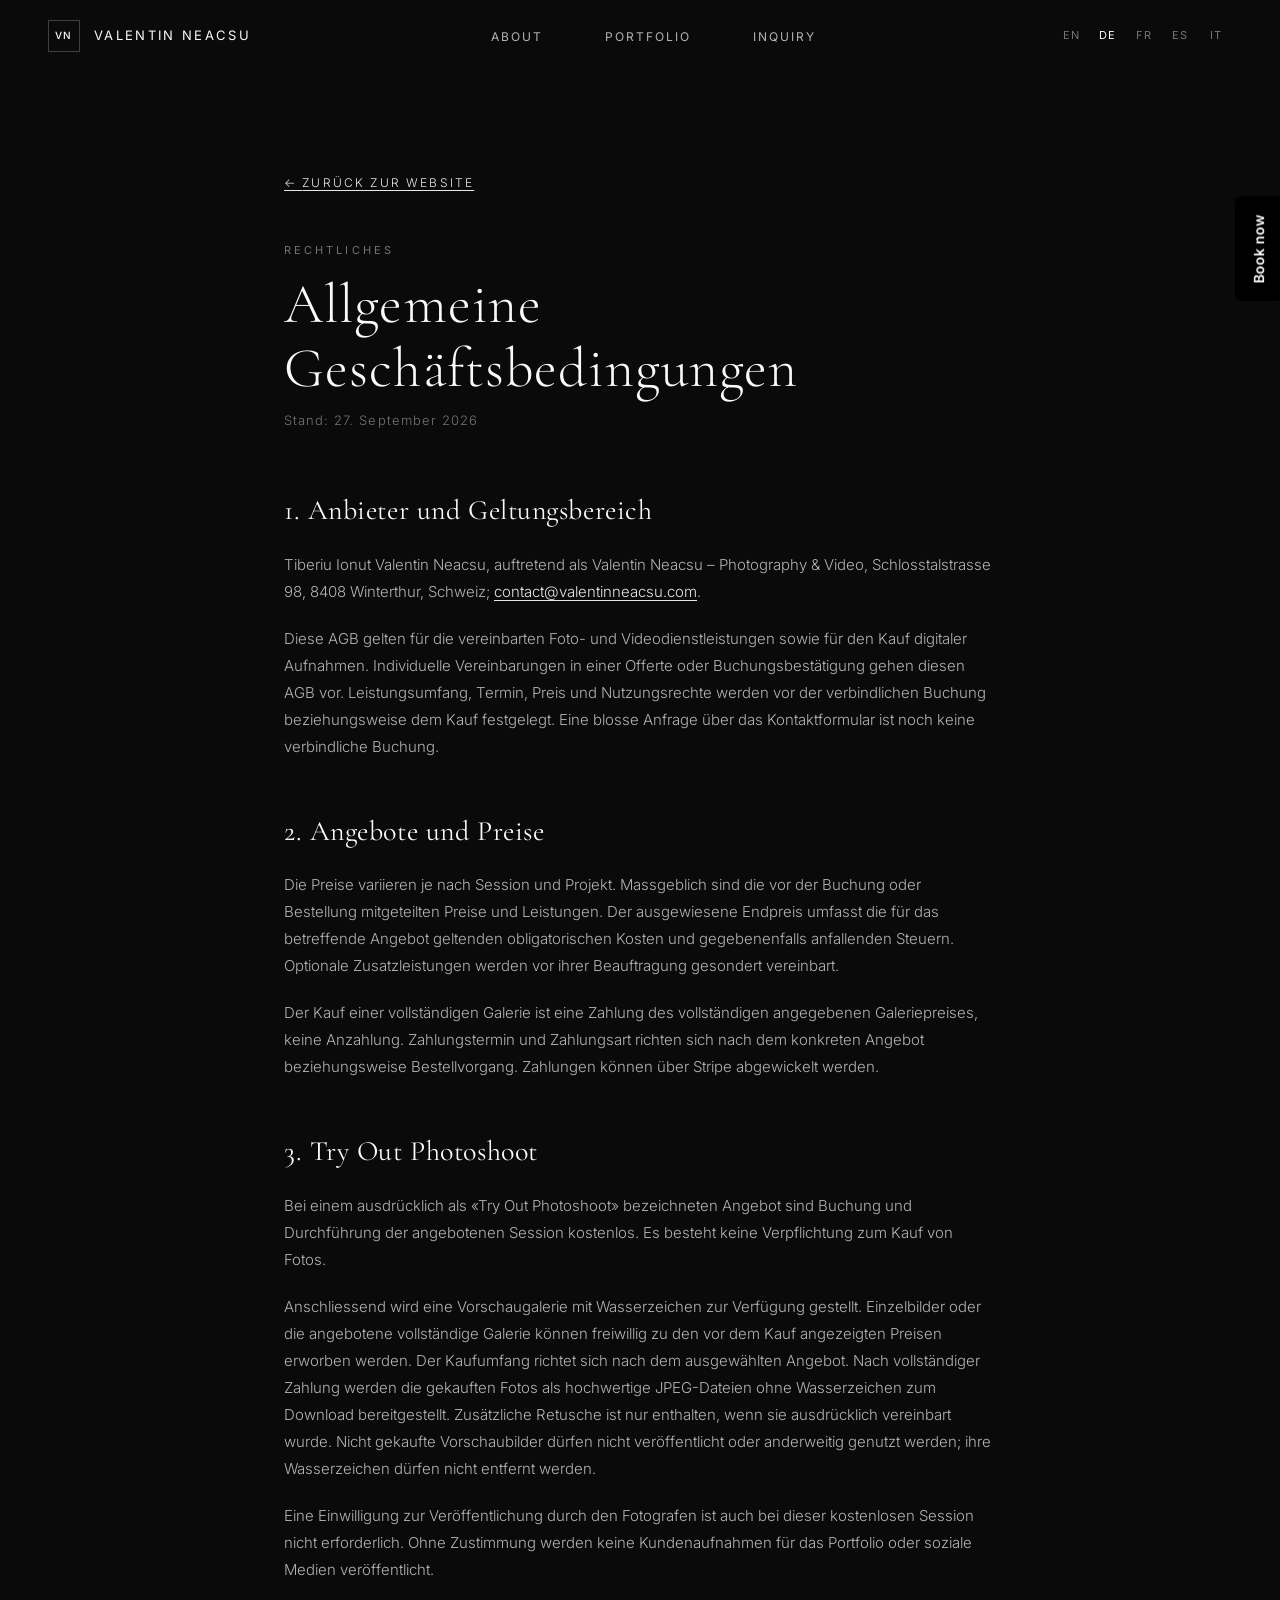
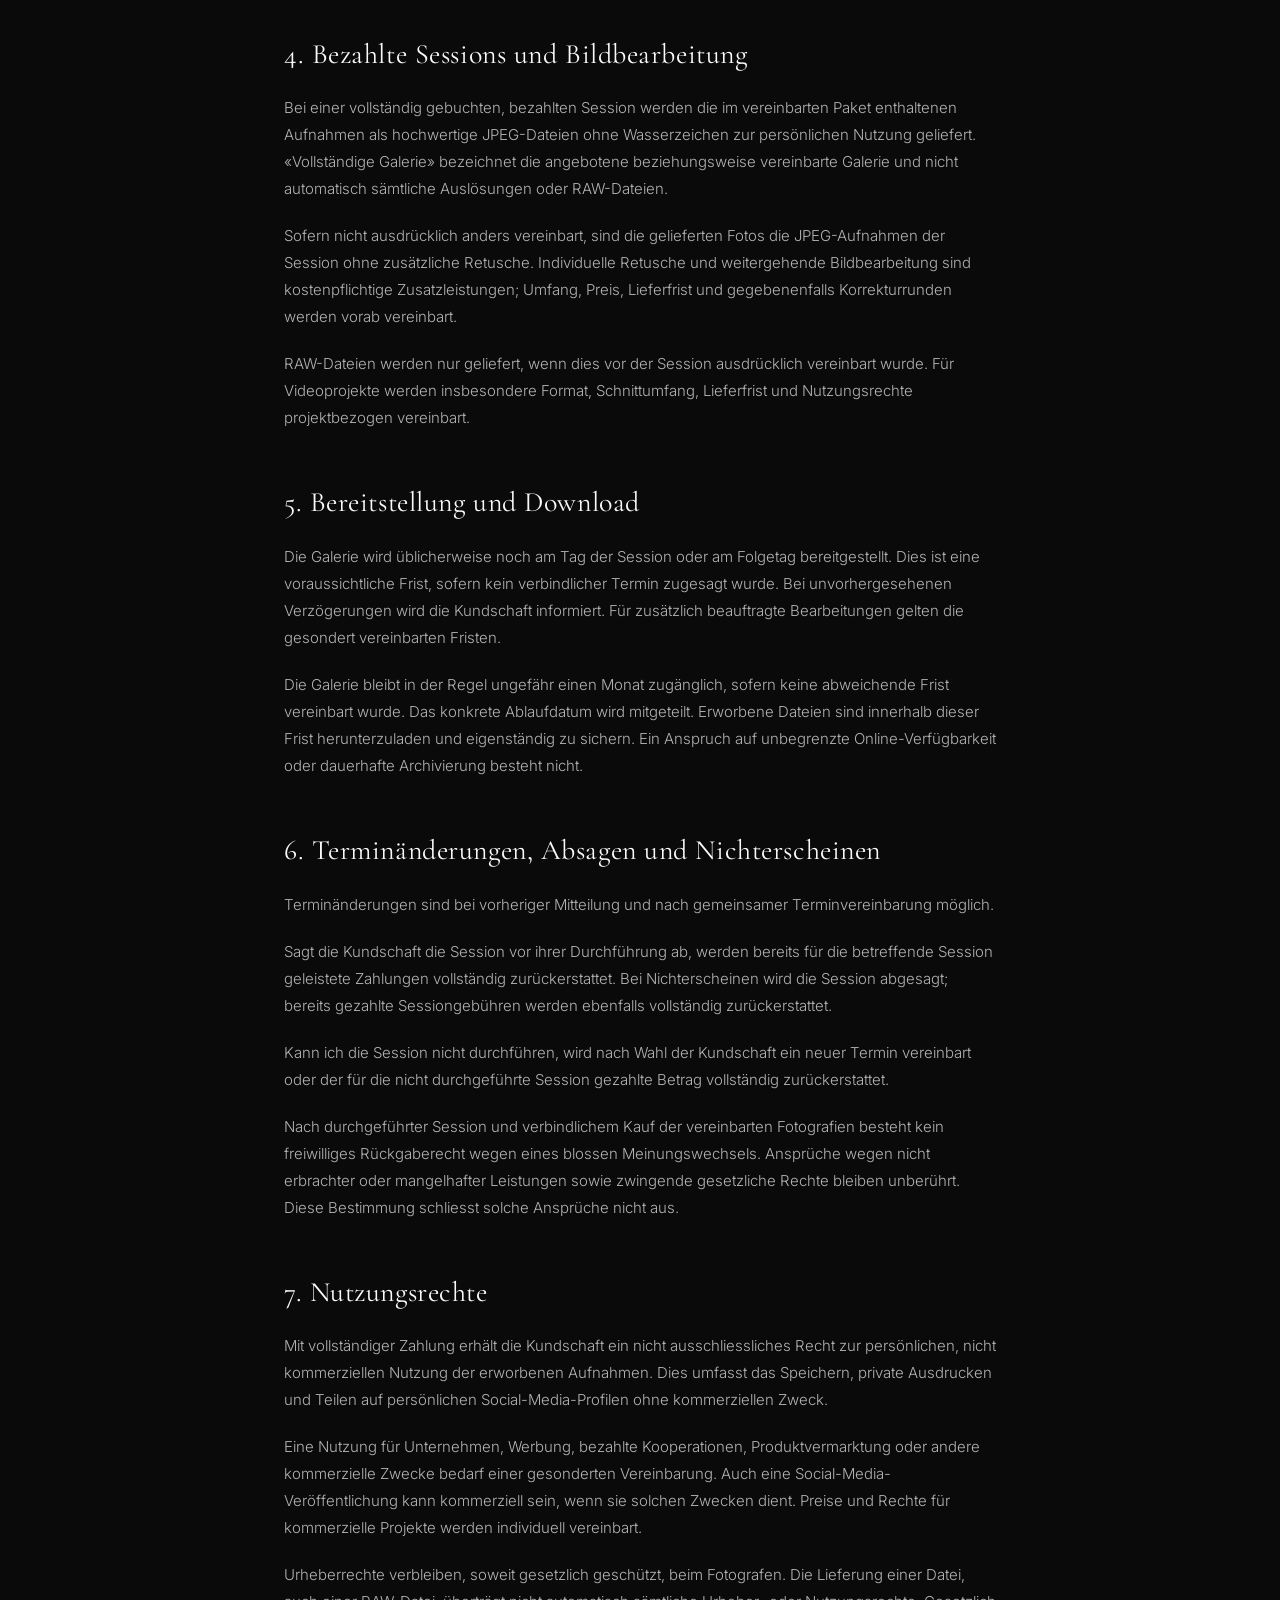
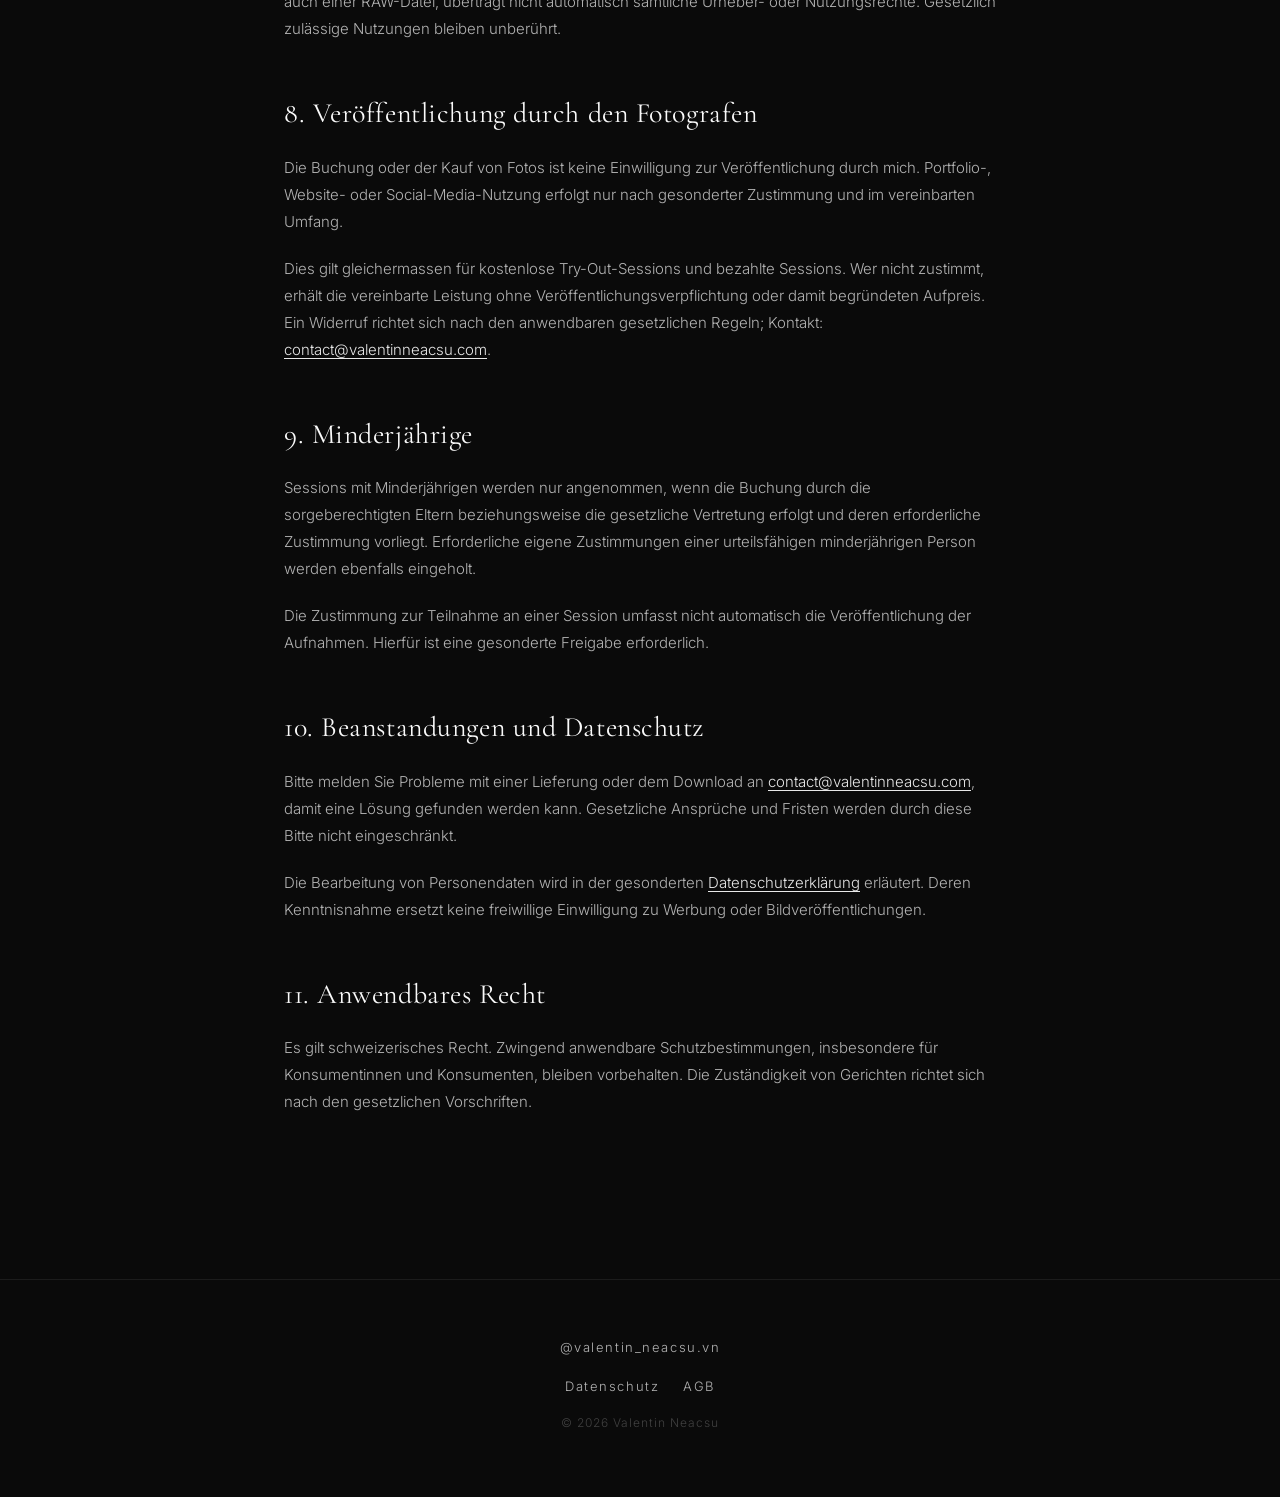
==== commit 376fa37f: "Load shared Setmore booking button" ====
--- a/agb/index.html
+++ b/agb/index.html
@@ -3,6 +3,7 @@
 <head>
   <meta charset="UTF-8">
   <meta name="viewport" content="width=device-width, initial-scale=1.0">
+  <meta http-equiv="Cache-Control" content="no-cache, must-revalidate">
   <meta name="theme-color" content="#0a0a0a">
   <title>Allgemeine Geschäftsbedingungen — Valentin Neacsu</title>
   <meta name="description" content="Allgemeine Geschäftsbedingungen von Valentin Neacsu – Photography &amp; Video, Winterthur, Schweiz.">
@@ -224,5 +225,7 @@
       applyLang(stored);
     })();
   </script>
+
+  <script src="/setmore-booking.js" defer></script>
 </body>
 </html>
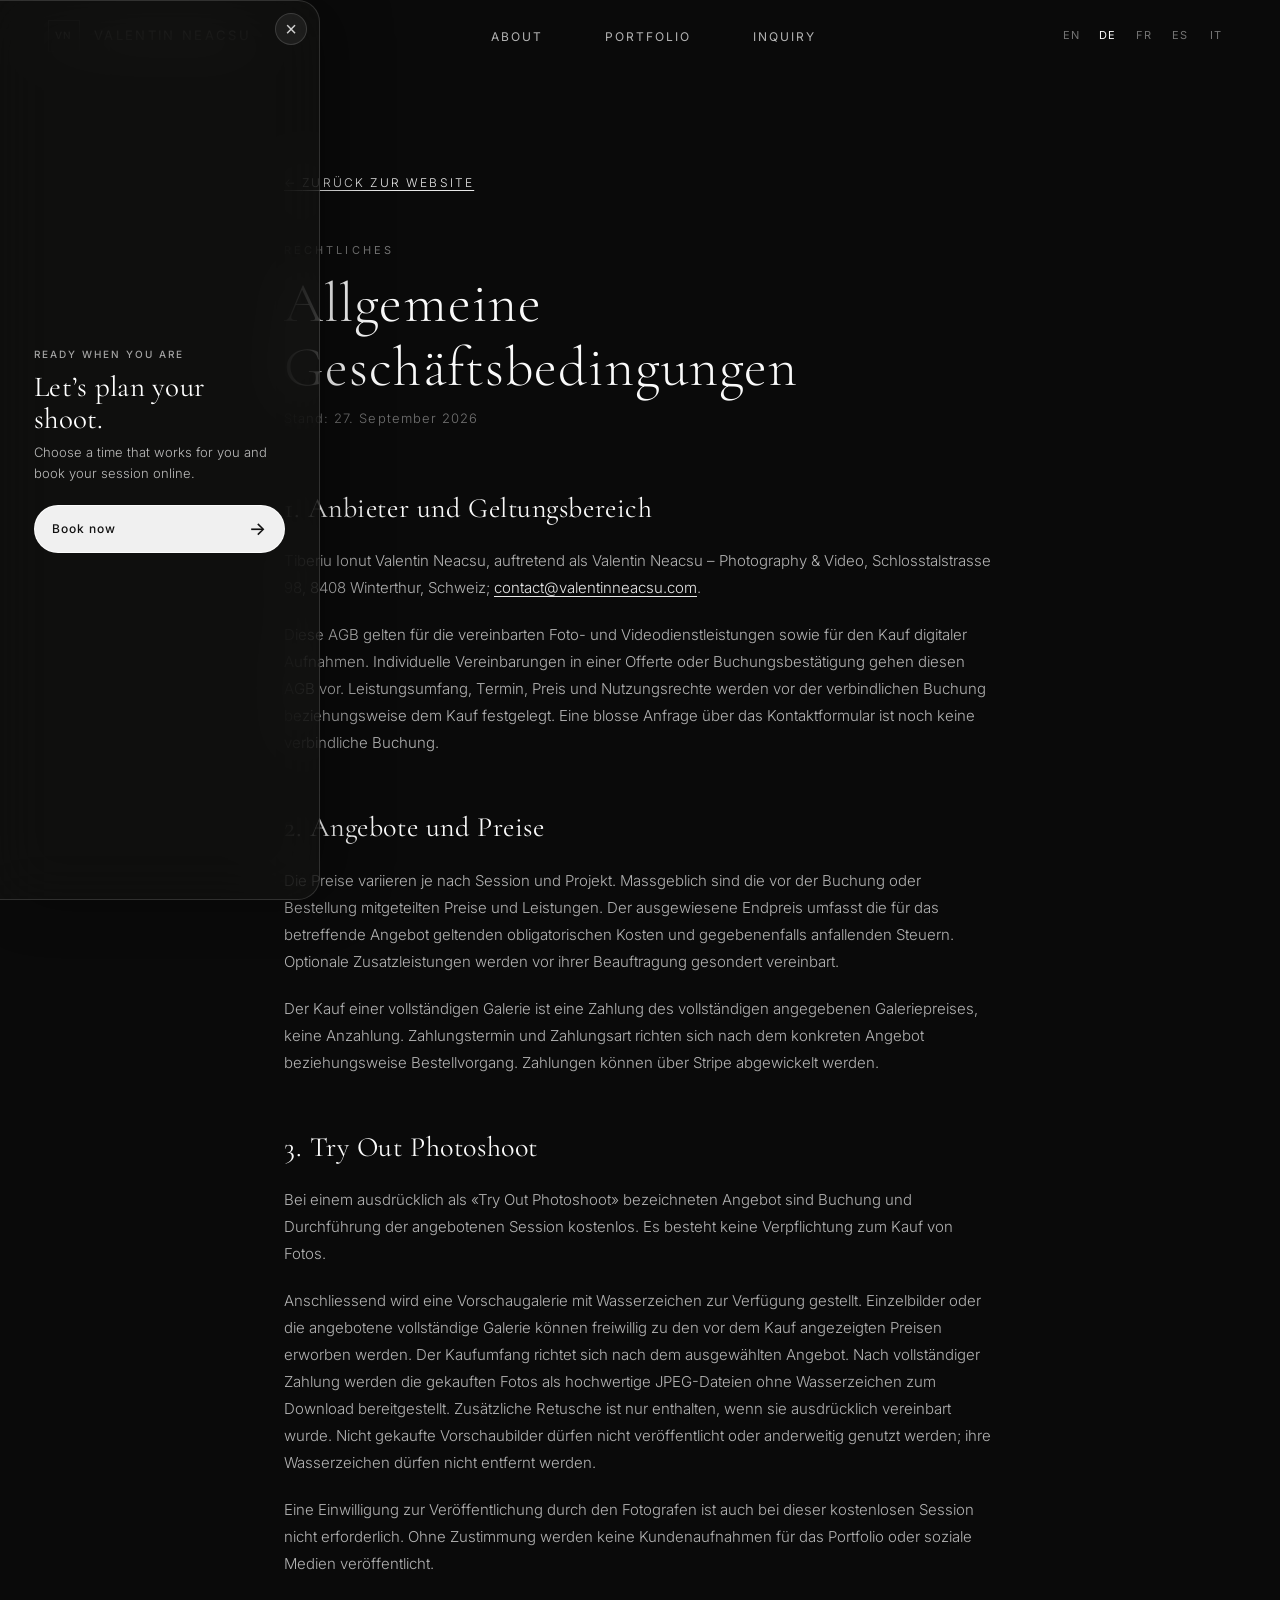
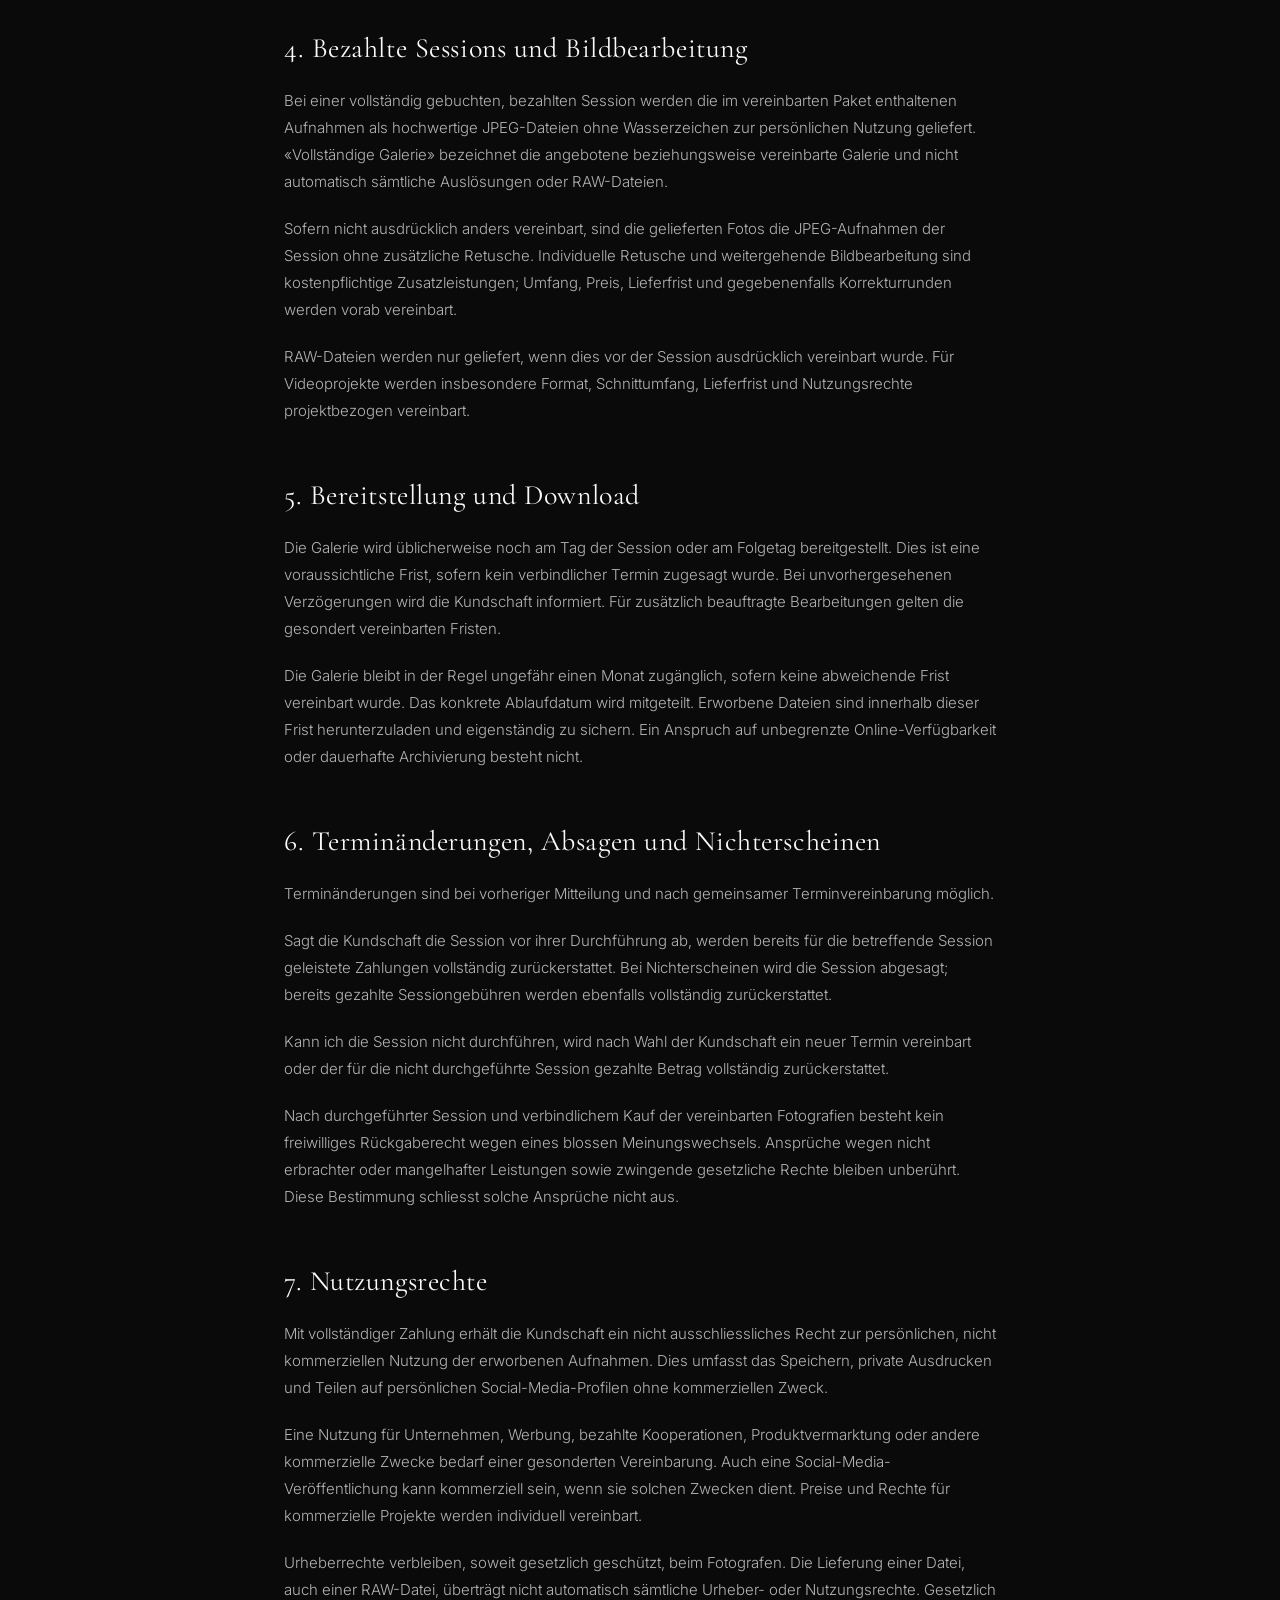
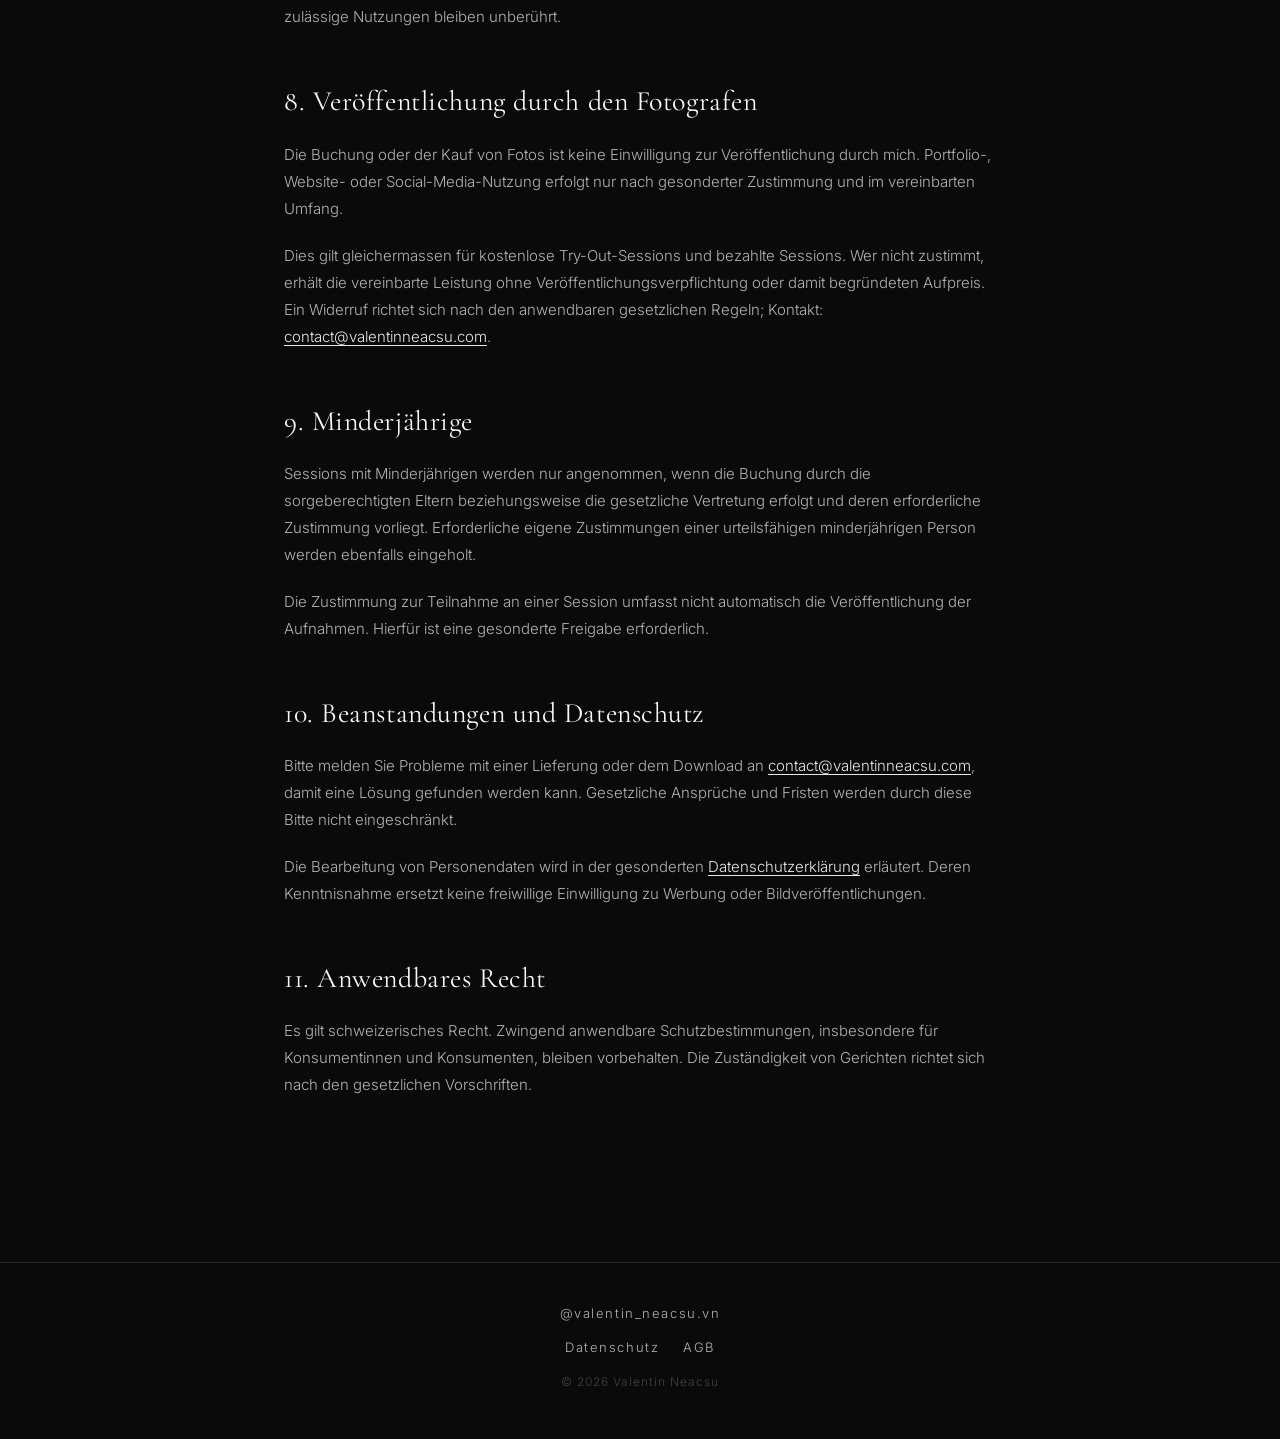
==== commit 2c1b7918: "Refresh cached editorial styles across pages" ====
--- a/agb/index.html
+++ b/agb/index.html
@@ -12,7 +12,7 @@
   <link rel="preconnect" href="https://fonts.googleapis.com">
   <link rel="preconnect" href="https://fonts.gstatic.com" crossorigin>
   <link href="https://fonts.googleapis.com/css2?family=Cormorant+Garamond:ital,wght@0,300;0,400;0,500;1,300&family=Inter:wght@300;400;500&display=swap" rel="stylesheet">
-  <link rel="stylesheet" href="../style.css">
+  <link rel="stylesheet" href="../style.css?v=20261110-editorial">
 <style>
     .legal-page {
       padding-top: calc(var(--header-height) + clamp(3rem, 8vw, 6rem));
--- a/style.css
+++ b/style.css
@@ -1173,3 +1173,227 @@
   text-transform: uppercase;
   color: rgba(255, 255, 255, 0.35);
 }
+
+
+/* ==========================================================================
+   Refined editorial direction
+   ========================================================================== */
+
+:root {
+  --color-accent: #b9a783;
+  --section-space: clamp(4rem, 8vw, 6.25rem);
+  --glass-border: rgba(255, 255, 255, 0.12);
+}
+
+body {
+  line-height: 1.65;
+}
+
+.hero {
+  min-height: 92vh;
+  min-height: 92dvh;
+}
+
+.hero__content {
+  padding: calc(var(--header-height) + 1.5rem) 1.5rem 3rem;
+}
+
+.hero__eyebrow {
+  margin-bottom: 0.9rem;
+  color: rgba(218, 203, 170, 0.82);
+}
+
+.hero__title {
+  font-size: clamp(2.9rem, 8vw, 6rem);
+  margin-bottom: 1.1rem;
+}
+
+.hero__location {
+  margin-bottom: 2rem;
+  line-height: 1.65;
+}
+
+.hero__scroll {
+  bottom: 2rem;
+  gap: 0.55rem;
+}
+
+.hero__scroll-line {
+  height: 36px;
+}
+
+.section__header {
+  margin-bottom: clamp(2rem, 3.5vw, 2.75rem);
+}
+
+.section__header::after {
+  content: "";
+  display: block;
+  width: 2.5rem;
+  height: 1px;
+  margin-top: 1rem;
+  background: var(--color-accent);
+  opacity: 0.72;
+}
+
+.section__eyebrow {
+  color: rgba(218, 203, 170, 0.72);
+}
+
+.portfolio {
+  padding-top: clamp(4rem, 7vw, 5.75rem);
+  padding-bottom: clamp(4.5rem, 8vw, 6rem);
+}
+
+.portfolio__tabs {
+  width: fit-content;
+  margin: 0 auto clamp(1.5rem, 3vw, 2.25rem);
+  padding: 0 0.5rem 0.45rem;
+  gap: clamp(1.25rem, 3vw, 2.5rem);
+  border-bottom: 1px solid rgba(255, 255, 255, 0.14);
+}
+
+.portfolio__tab {
+  padding: 0.5rem 0.1rem;
+  border: 0;
+  border-bottom: 1px solid transparent;
+  margin-bottom: -1px;
+  color: rgba(255, 255, 255, 0.54);
+  letter-spacing: 0.16em;
+}
+
+.portfolio__tab.is-active,
+.portfolio__tab:hover,
+.portfolio__tab:focus-visible {
+  color: var(--color-accent);
+  border-color: var(--color-accent);
+  background: transparent;
+}
+
+.masonry {
+  column-gap: clamp(0.55rem, 1vw, 0.85rem);
+}
+
+.masonry__item {
+  margin-bottom: clamp(0.55rem, 1vw, 0.85rem);
+}
+
+.masonry__trigger {
+  border: 1px solid rgba(255, 255, 255, 0.1);
+  background: rgba(255, 255, 255, 0.02);
+}
+
+.about,
+.contact {
+  border-top: 1px solid rgba(255, 255, 255, 0.12);
+}
+
+.about {
+  background: linear-gradient(180deg, #0b0b0a 0%, #10100f 100%);
+}
+
+.about__grid {
+  gap: clamp(1.75rem, 4vw, 3.5rem);
+}
+
+.about__image {
+  border-radius: 1px;
+  box-shadow: 0 12px 38px rgba(0, 0, 0, 0.38);
+}
+
+.about__intro {
+  margin-bottom: 1.15rem;
+}
+
+.about__tagline {
+  margin-bottom: 1rem;
+  color: rgba(225, 214, 190, 0.8);
+}
+
+.about__text {
+  font-size: clamp(0.96rem, 1.4vw, 1.0625rem);
+  line-height: 1.78;
+  margin-bottom: 1.5rem;
+}
+
+.services {
+  gap: 0.45rem;
+}
+
+.services__tag {
+  padding: 0.4rem 0.8rem;
+  border-color: rgba(255, 255, 255, 0.14);
+}
+
+.contact__inner {
+  gap: clamp(1.75rem, 4vw, 3.5rem);
+}
+
+.contact__subtitle {
+  margin-top: 0.9rem;
+}
+
+.contact__details {
+  margin-top: 1.65rem;
+  gap: 0.85rem;
+}
+
+.contact__map {
+  margin-top: 1.65rem;
+  border-color: rgba(255, 255, 255, 0.12);
+}
+
+.site-footer {
+  gap: 0.8rem;
+  padding: 2.5rem 1.5rem 3rem;
+  border-top-color: rgba(255, 255, 255, 0.12);
+}
+
+@media (min-width: 769px) and (max-width: 1024px) {
+  .about__grid {
+    grid-template-columns: 0.9fr 1.1fr;
+    gap: 2rem;
+  }
+
+  .about__profile {
+    max-width: none;
+  }
+
+  .contact__inner {
+    grid-template-columns: 0.9fr 1.1fr;
+    gap: 2rem;
+  }
+}
+
+@media (max-width: 768px) {
+  :root {
+    --section-space: 3.5rem;
+  }
+
+  .hero {
+    min-height: 86vh;
+    min-height: 86dvh;
+  }
+
+  .section__header {
+    margin-bottom: 1.75rem;
+  }
+
+  .about__grid,
+  .contact__inner {
+    grid-template-columns: 1fr;
+    gap: 1.75rem;
+  }
+
+  .masonry {
+    gap: 0.5rem;
+  }
+
+  .masonry__item {
+    margin-bottom: 0;
+  }
+
+  .site-footer {
+    padding: 2rem 1rem 2.5rem;
+  }
+}
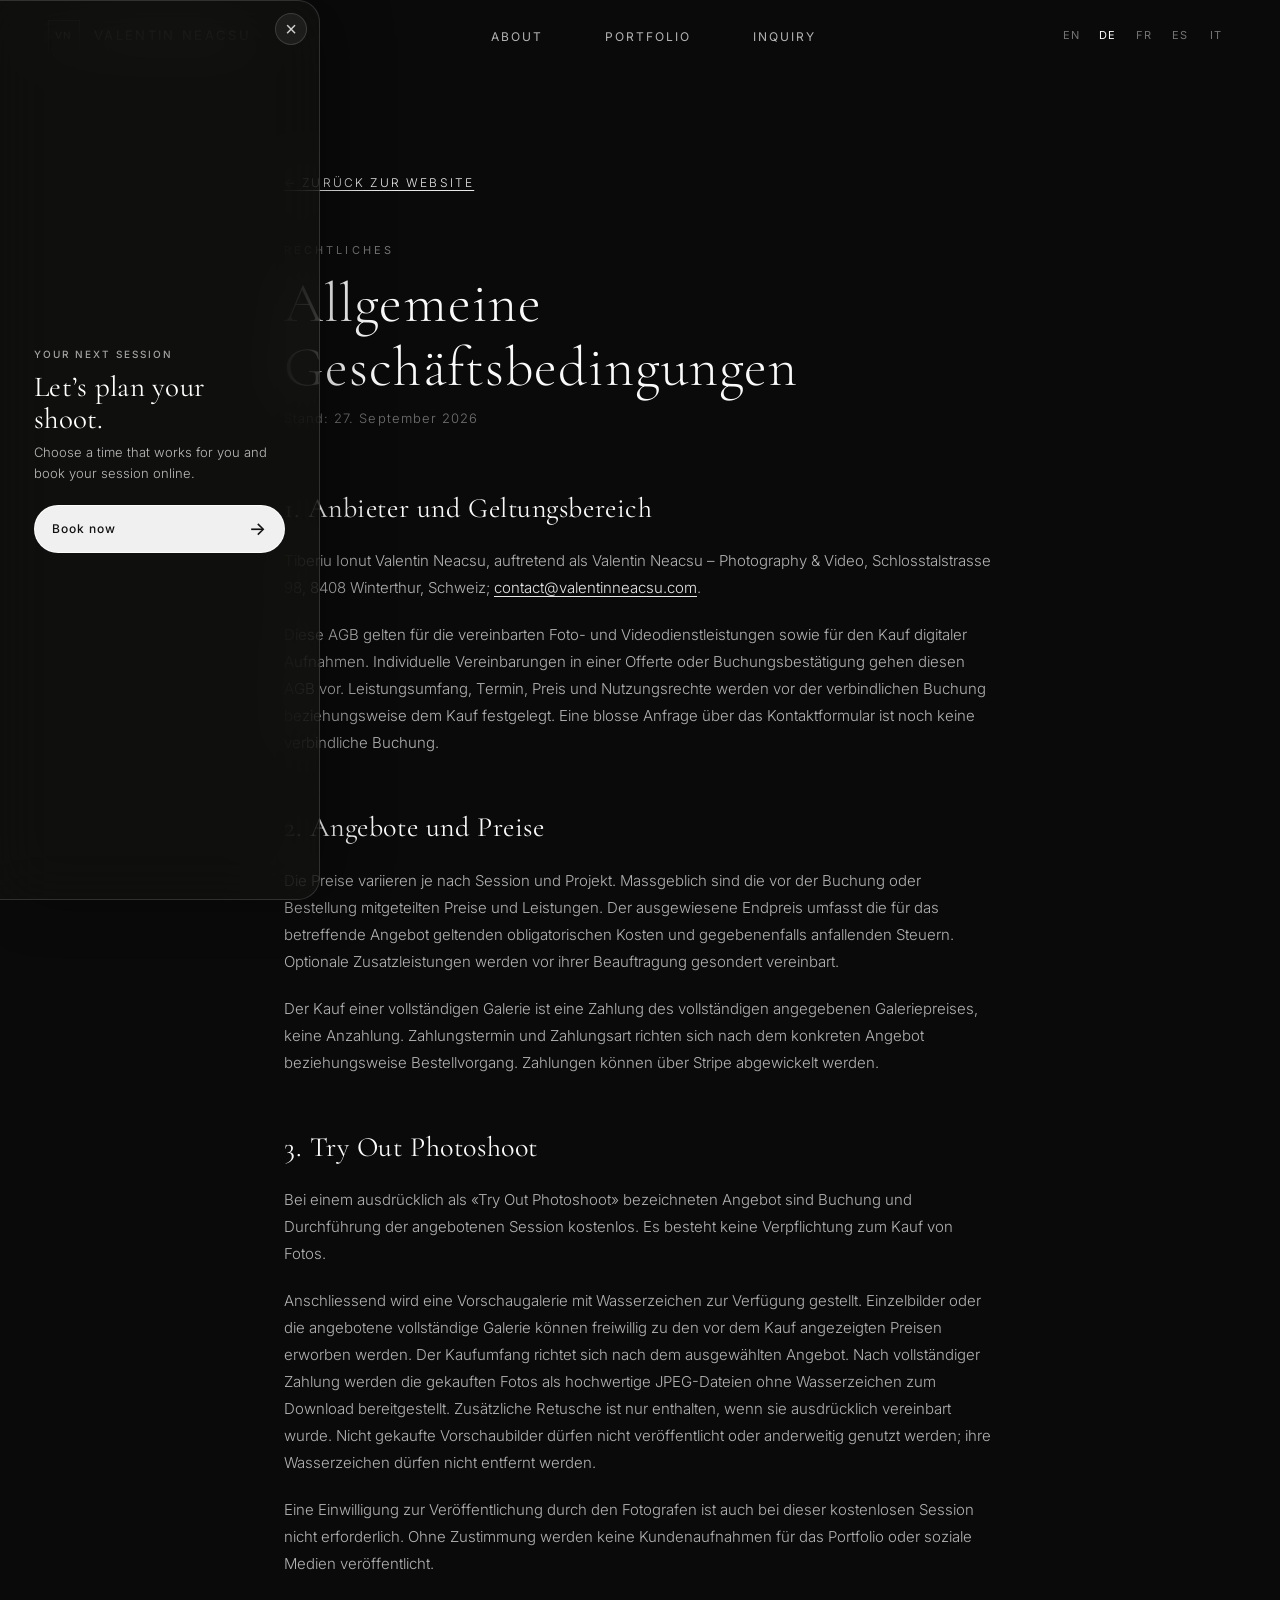
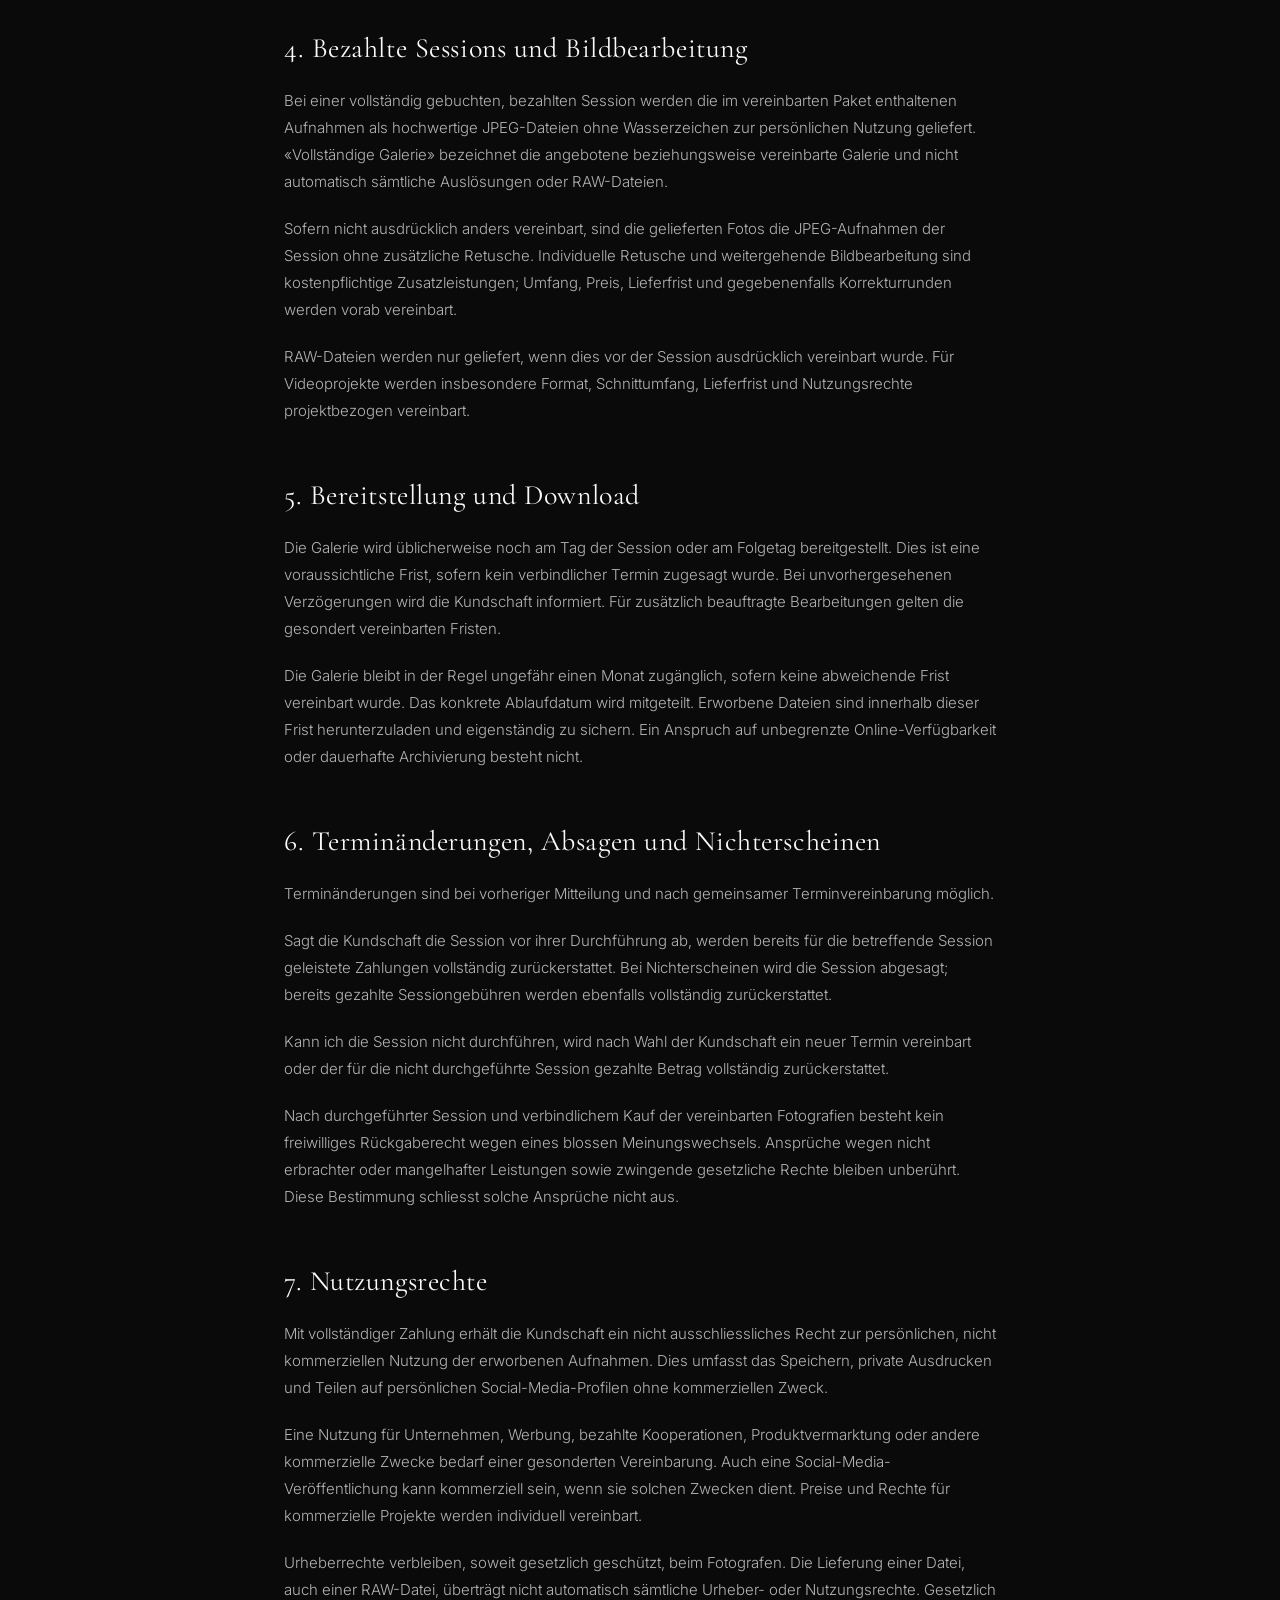
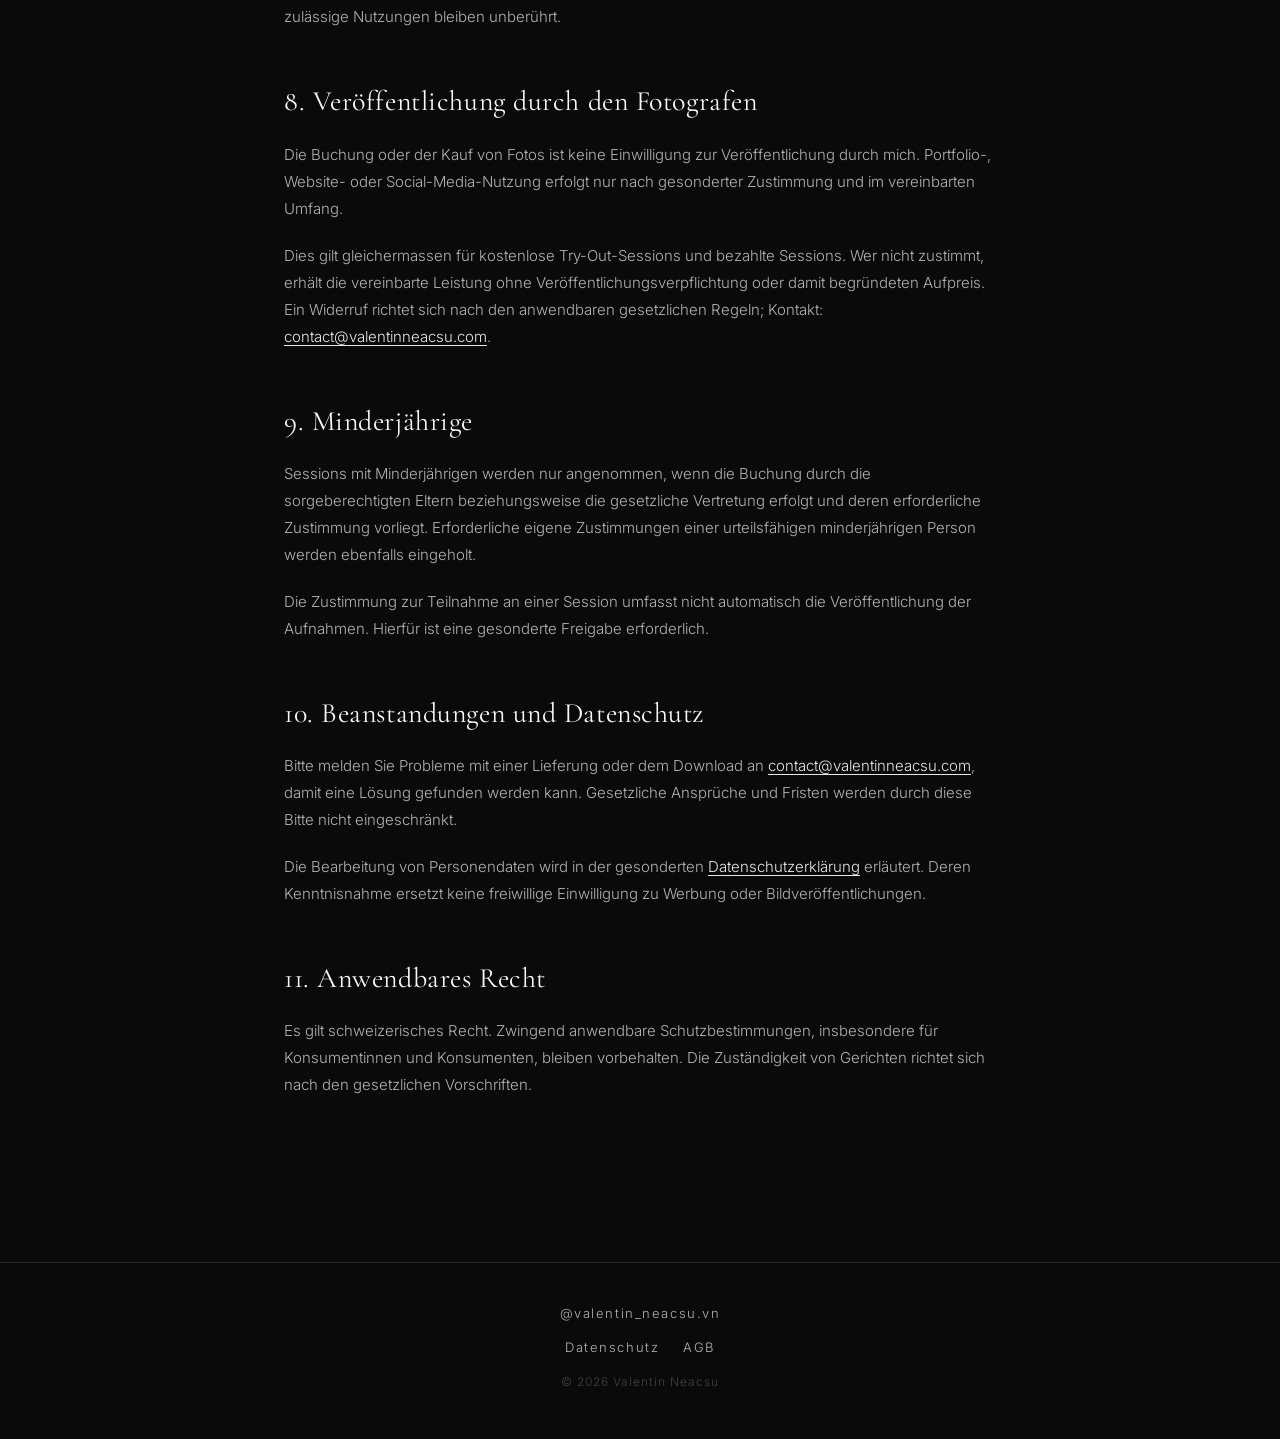
==== commit 1c251cd0: "Refresh shared booking assets" ====
--- a/agb/index.html
+++ b/agb/index.html
@@ -12,7 +12,7 @@
   <link rel="preconnect" href="https://fonts.googleapis.com">
   <link rel="preconnect" href="https://fonts.gstatic.com" crossorigin>
   <link href="https://fonts.googleapis.com/css2?family=Cormorant+Garamond:ital,wght@0,300;0,400;0,500;1,300&family=Inter:wght@300;400;500&display=swap" rel="stylesheet">
-  <link rel="stylesheet" href="../style.css?v=20261110-editorial">
+  <link rel="stylesheet" href="../style.css?v=20261110-booking">
 <style>
     .legal-page {
       padding-top: calc(var(--header-height) + clamp(3rem, 8vw, 6rem));
@@ -226,6 +226,6 @@
     })();
   </script>
 
-  <script src="/setmore-booking.js" defer></script>
+  <script src="/setmore-booking.js?v=20261110-premium-strip" defer></script>
 </body>
 </html>
--- a/style.css
+++ b/style.css
@@ -1397,3 +1397,80 @@
     padding: 2rem 1rem 2.5rem;
   }
 }
+
+
+/* Booking section */
+.booking-section {
+  padding: clamp(3.5rem, 7vw, 5.25rem) 0;
+  border-top: 1px solid rgba(255, 255, 255, 0.12);
+  background: linear-gradient(180deg, #10100f 0%, #0b0b0a 100%);
+}
+
+.booking-section__inner {
+  display: flex;
+  align-items: center;
+  justify-content: space-between;
+  gap: 2rem;
+  width: var(--content-width);
+  margin: 0 auto;
+}
+
+.booking-section__copy {
+  max-width: 42rem;
+}
+
+.booking-section__text {
+  margin-top: 0.65rem;
+  color: var(--color-gray-200);
+  font-size: clamp(0.95rem, 1.4vw, 1.0625rem);
+}
+
+.booking-section__link {
+  display: inline-flex;
+  align-items: center;
+  justify-content: center;
+  gap: 1.2rem;
+  min-width: 10.5rem;
+  padding: 0.95rem 1.3rem;
+  border: 1px solid rgba(218, 203, 170, 0.58);
+  color: var(--color-white);
+  font-size: 0.6875rem;
+  font-weight: 400;
+  letter-spacing: 0.16em;
+  text-transform: uppercase;
+  transition: background 0.25s ease, color 0.25s ease, border-color 0.25s ease;
+}
+
+.booking-section__link::after {
+  content: "↗";
+  color: var(--color-accent);
+  font-size: 0.9rem;
+  transition: transform 0.25s ease;
+}
+
+.booking-section__link:hover,
+.booking-section__link:focus-visible {
+  border-color: var(--color-accent);
+  background: rgba(185, 167, 131, 0.08);
+}
+
+.booking-section__link:hover::after,
+.booking-section__link:focus-visible::after {
+  transform: translate(2px, -2px);
+}
+
+@media (max-width: 768px) {
+  .booking-section {
+    padding: 3.25rem 0;
+  }
+
+  .booking-section__inner {
+    align-items: flex-start;
+    flex-direction: column;
+    gap: 1.25rem;
+  }
+
+  .booking-section__link {
+    width: 100%;
+  }
+}
